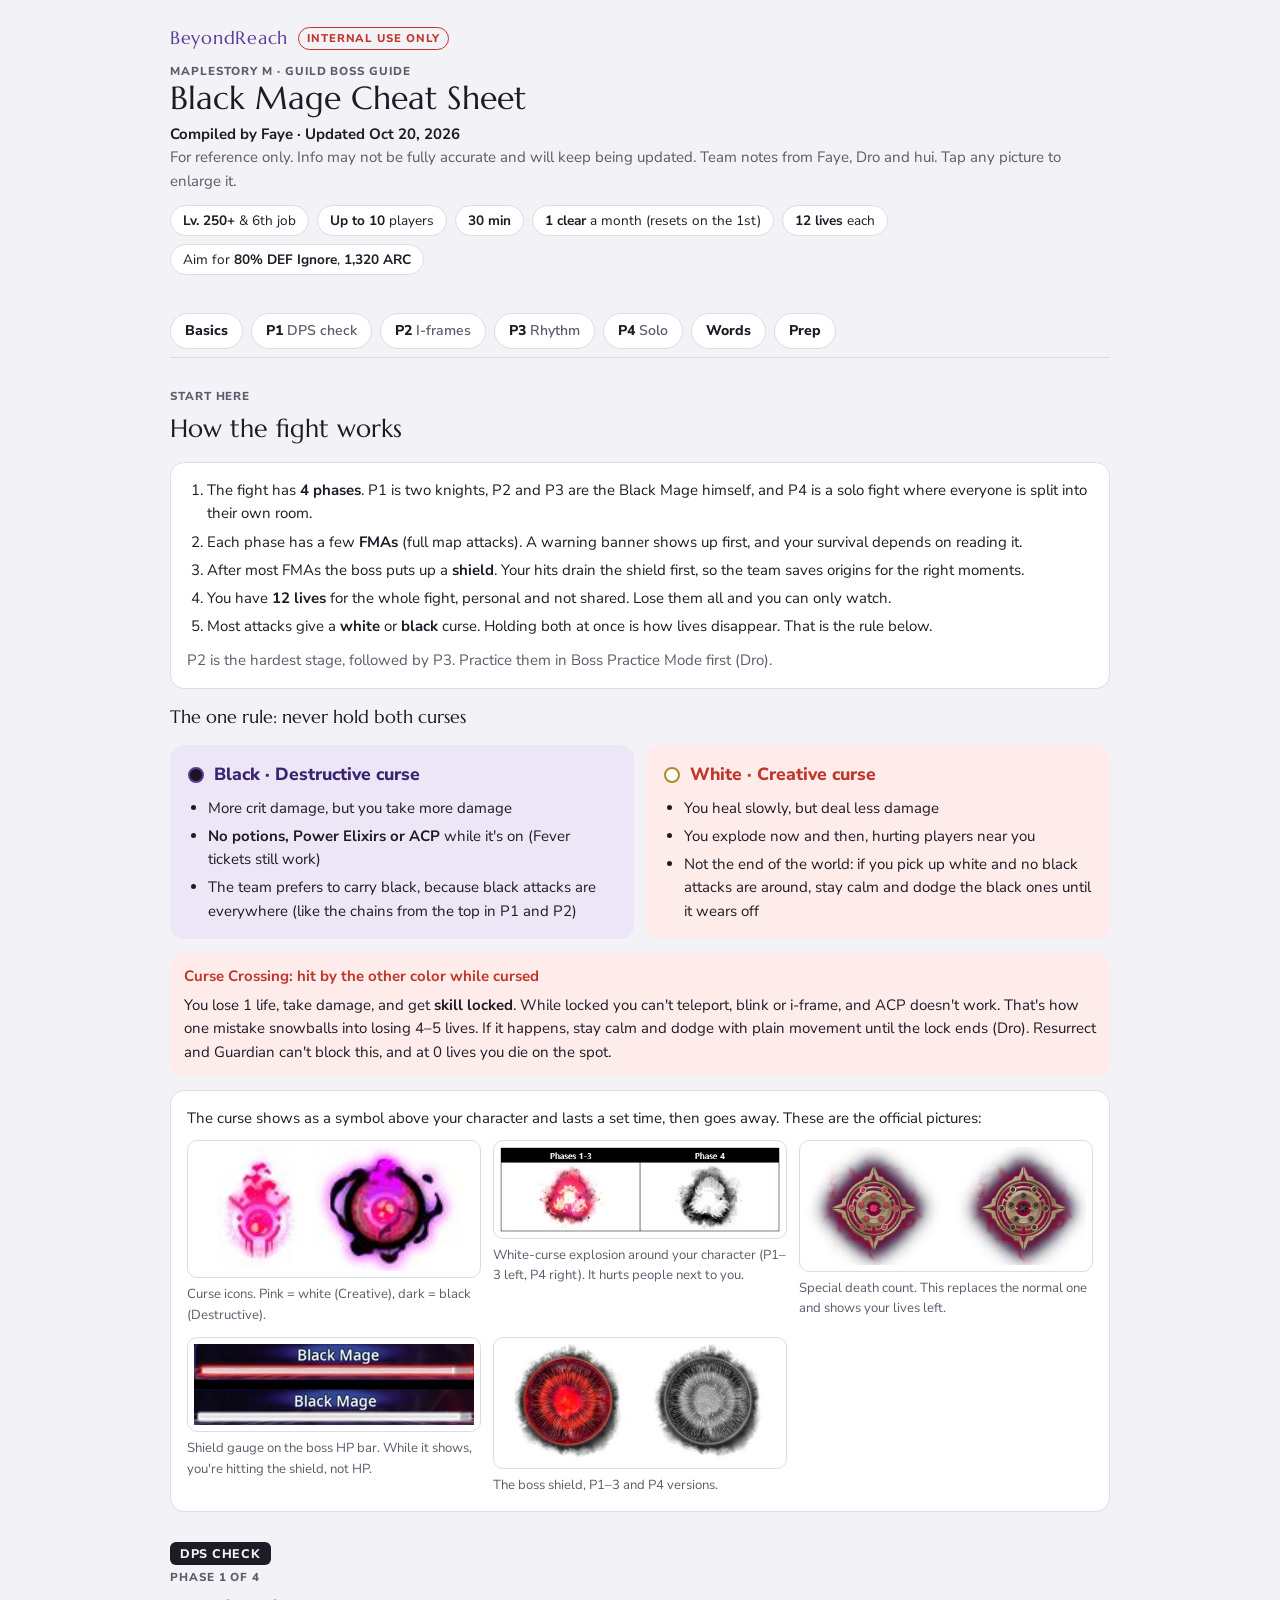
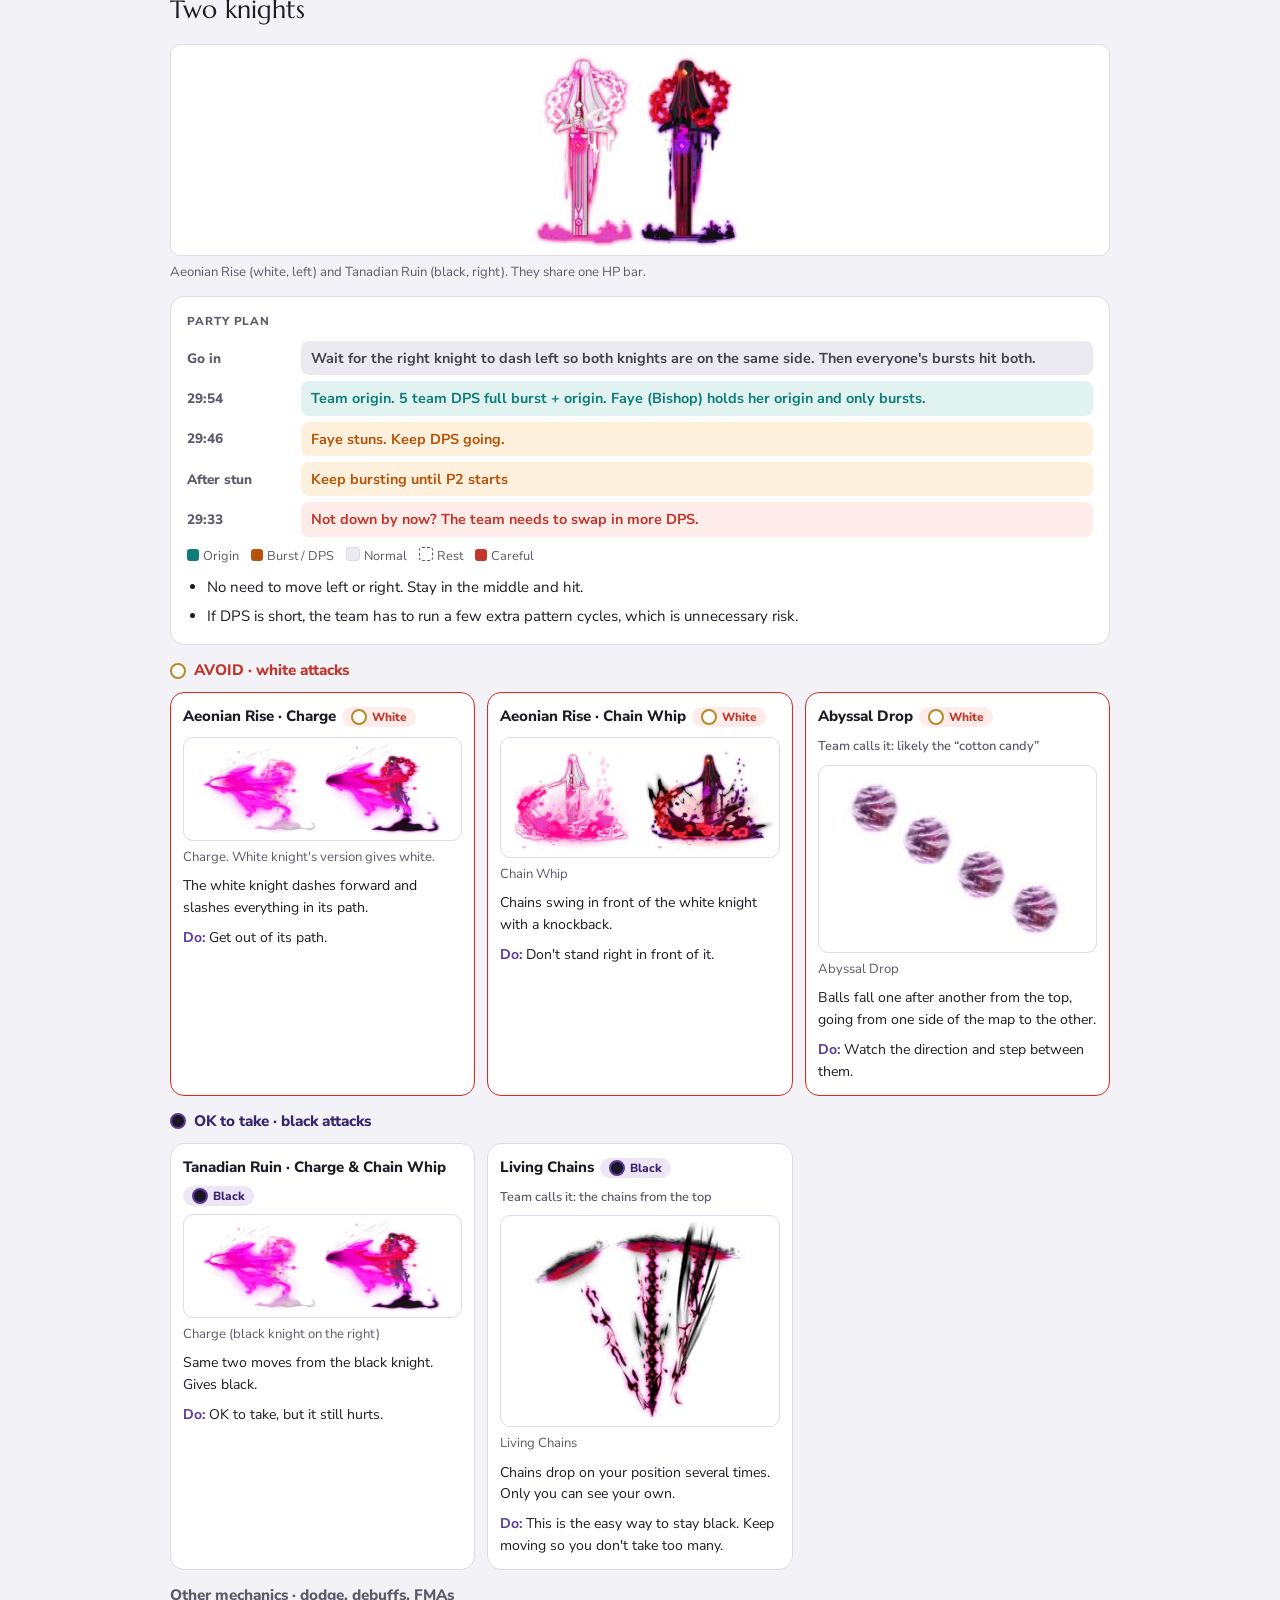
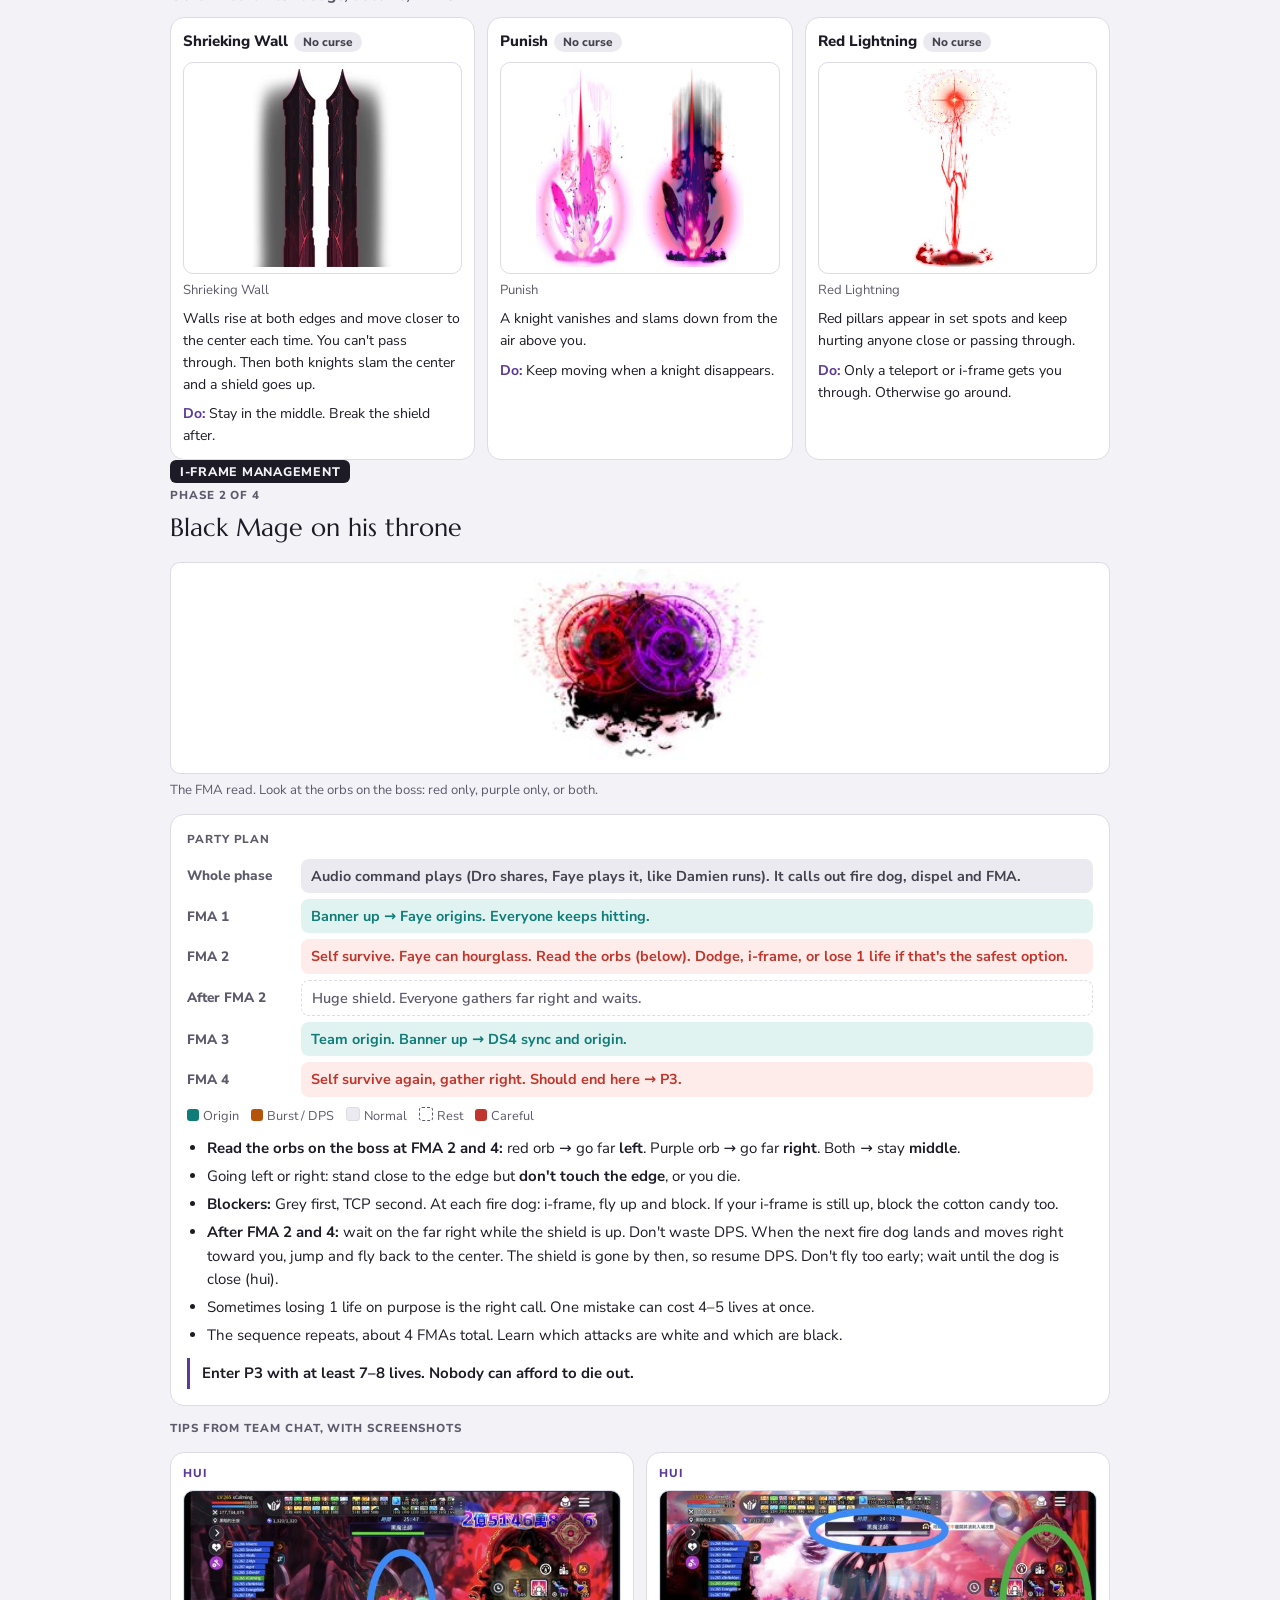
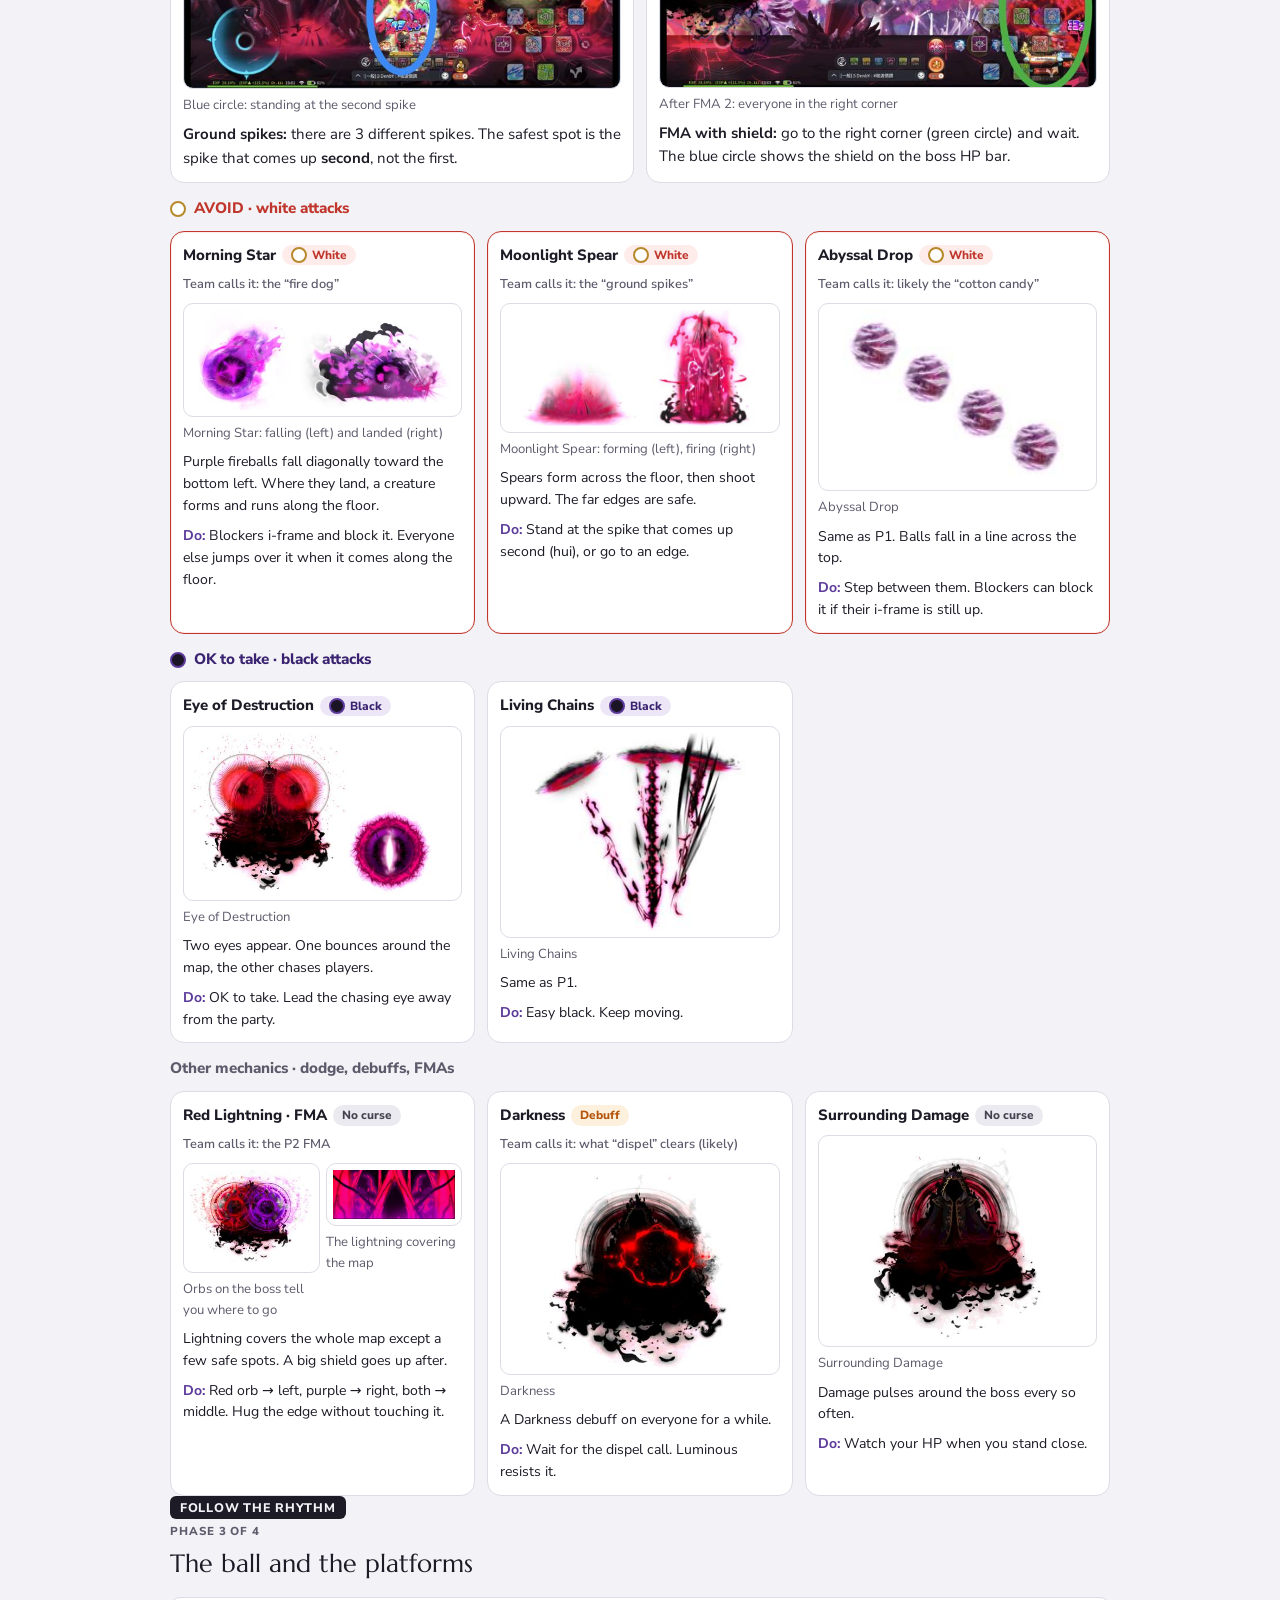
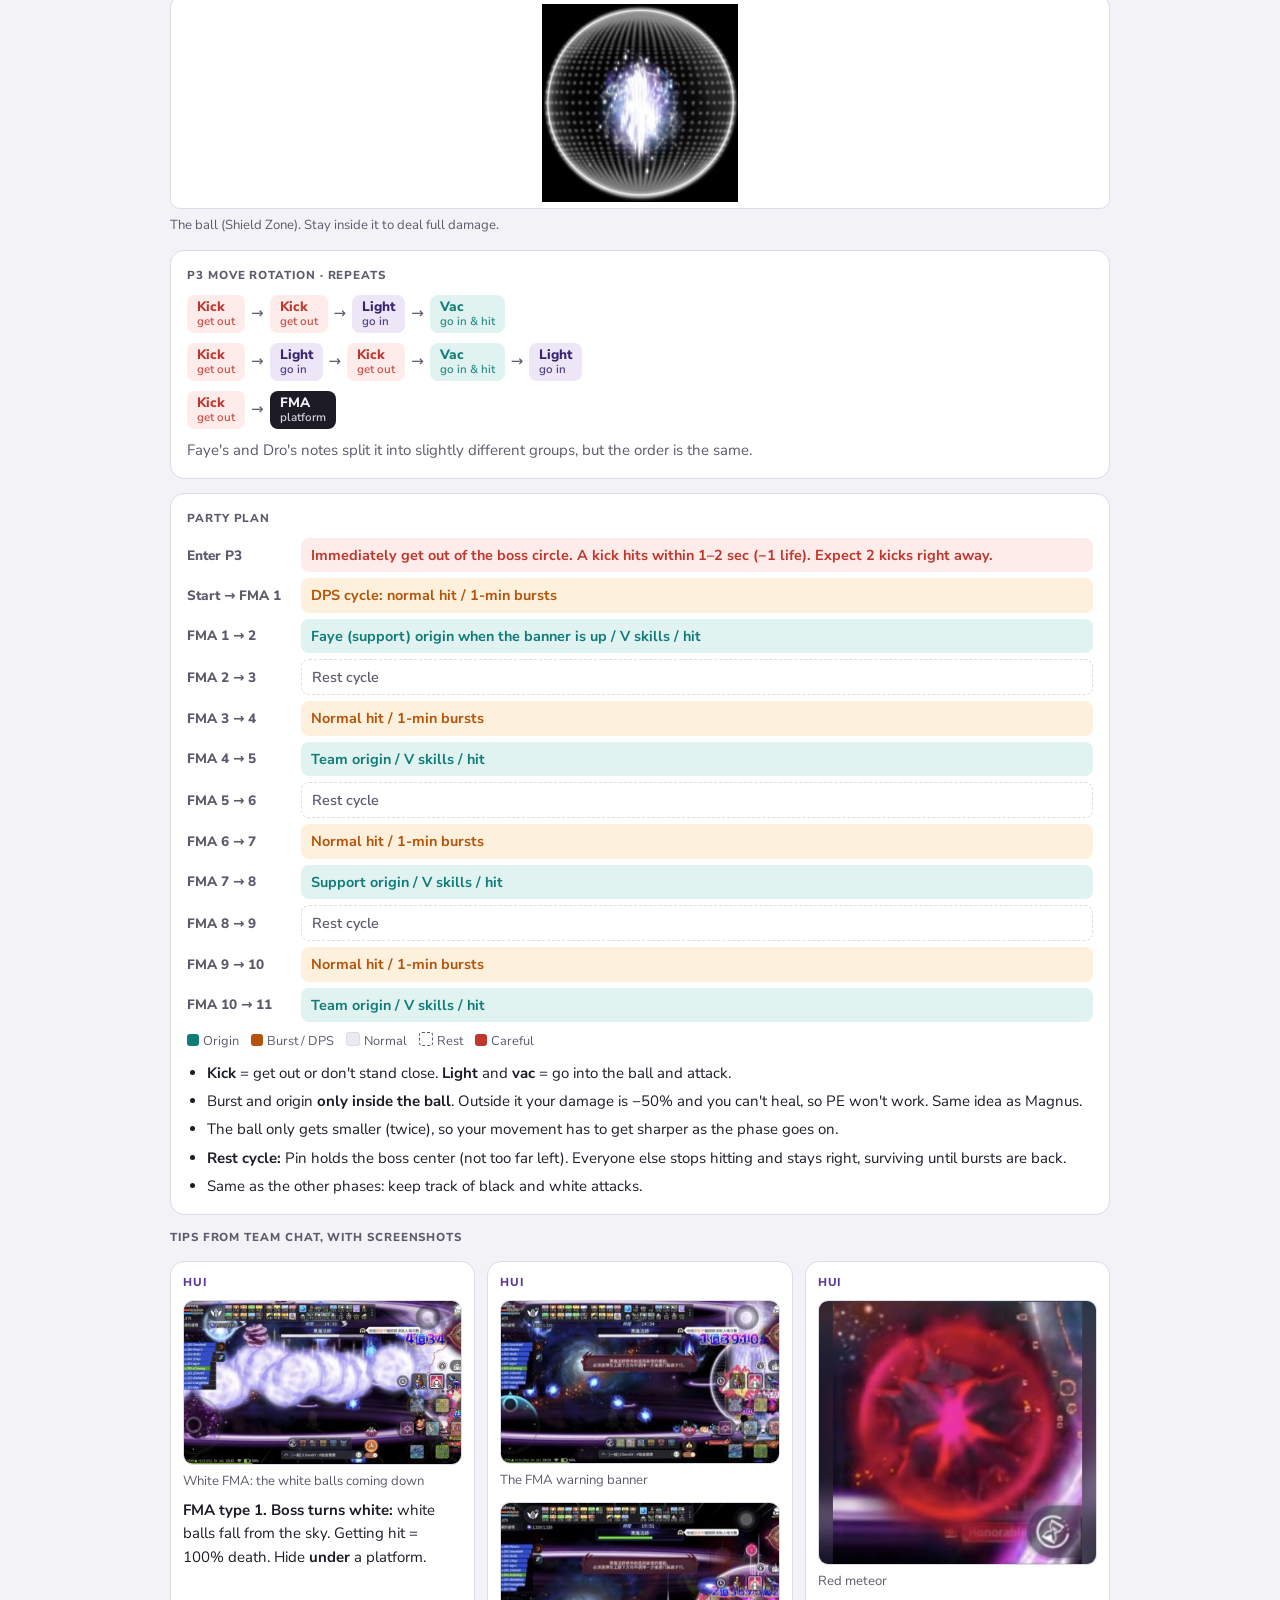
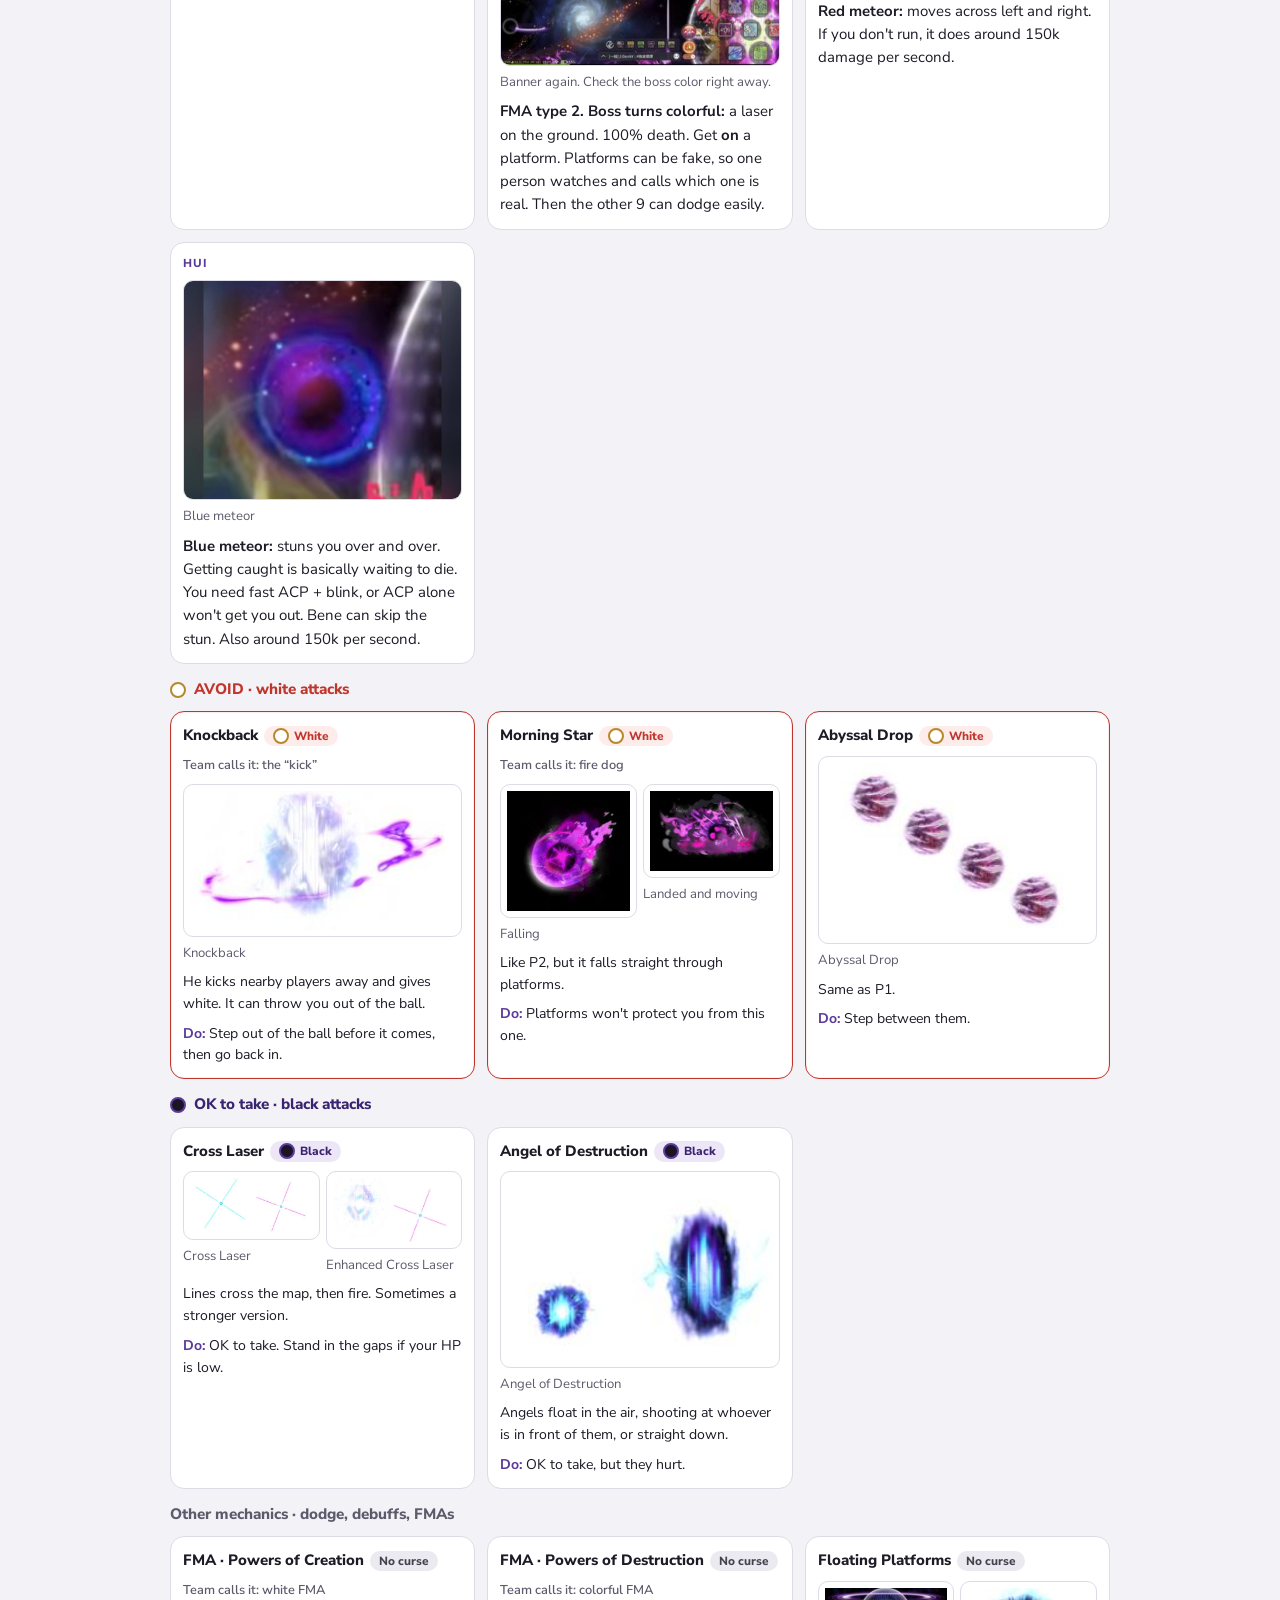
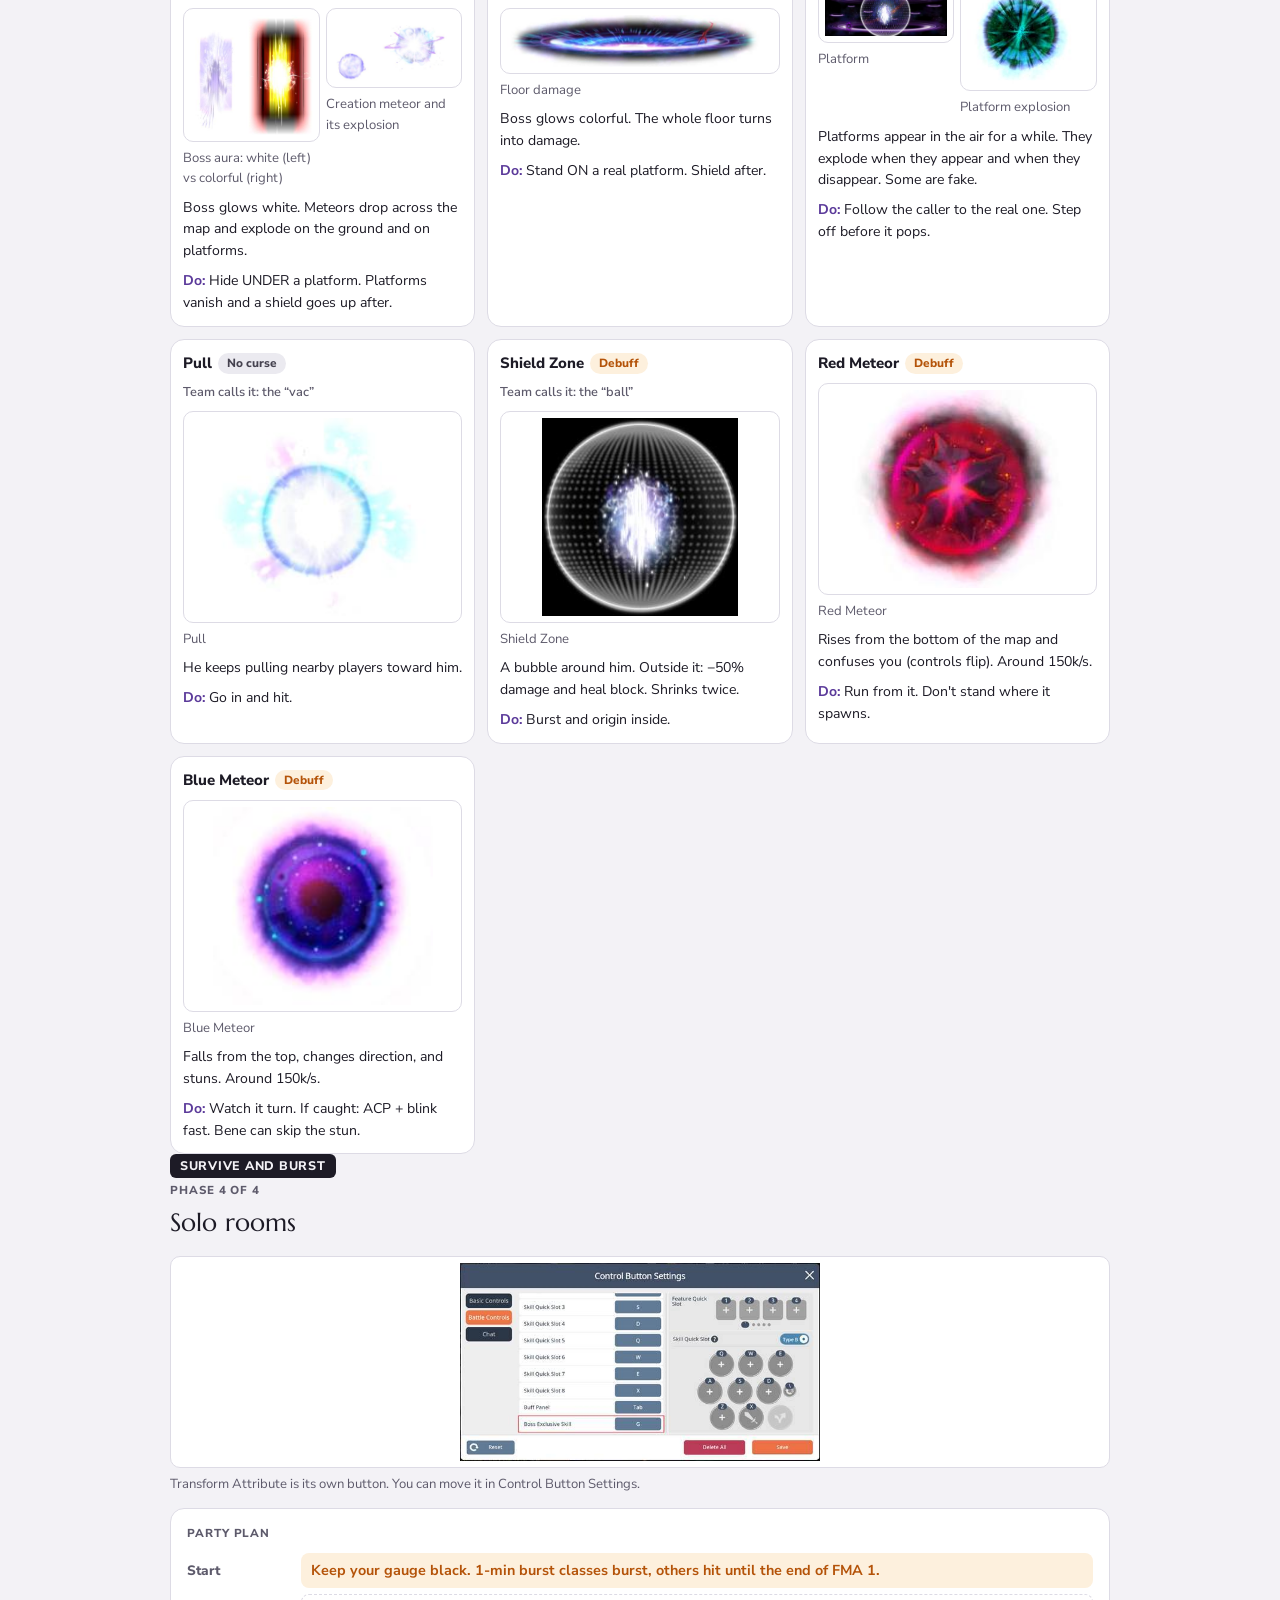
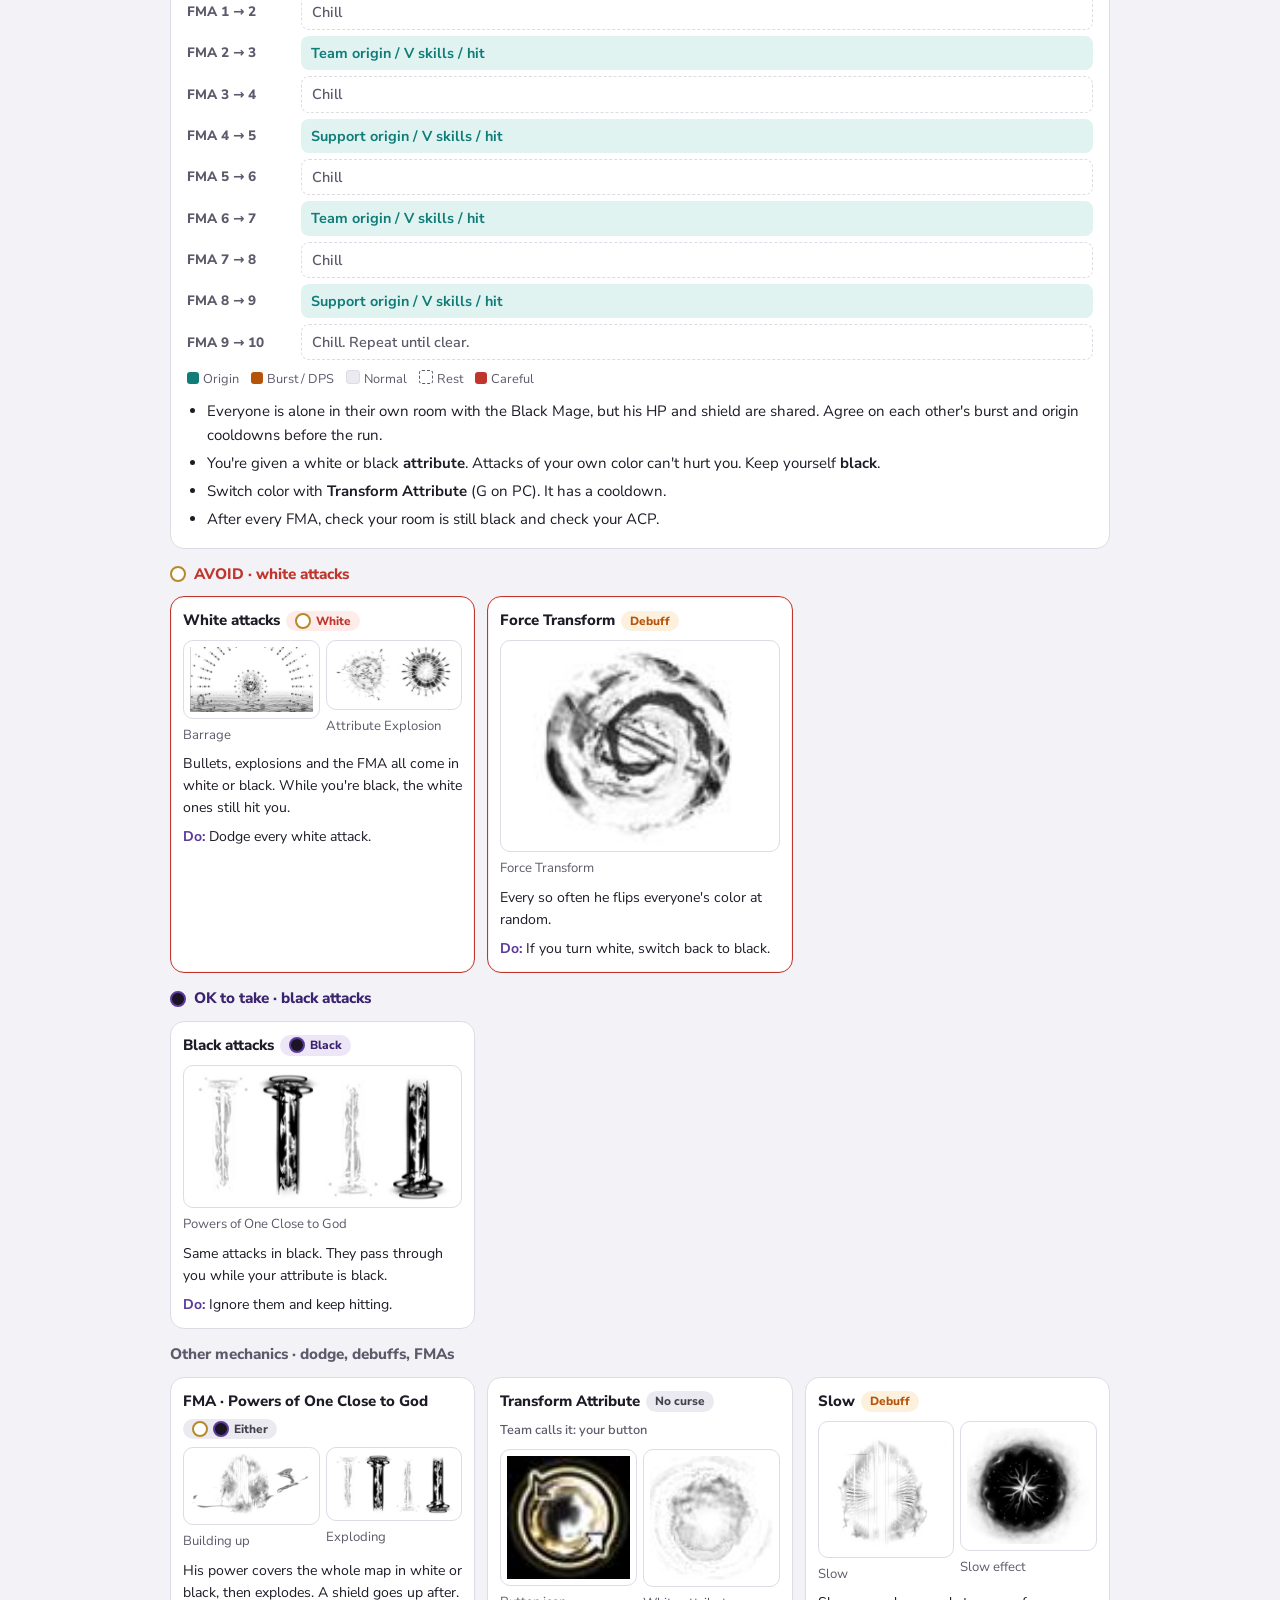
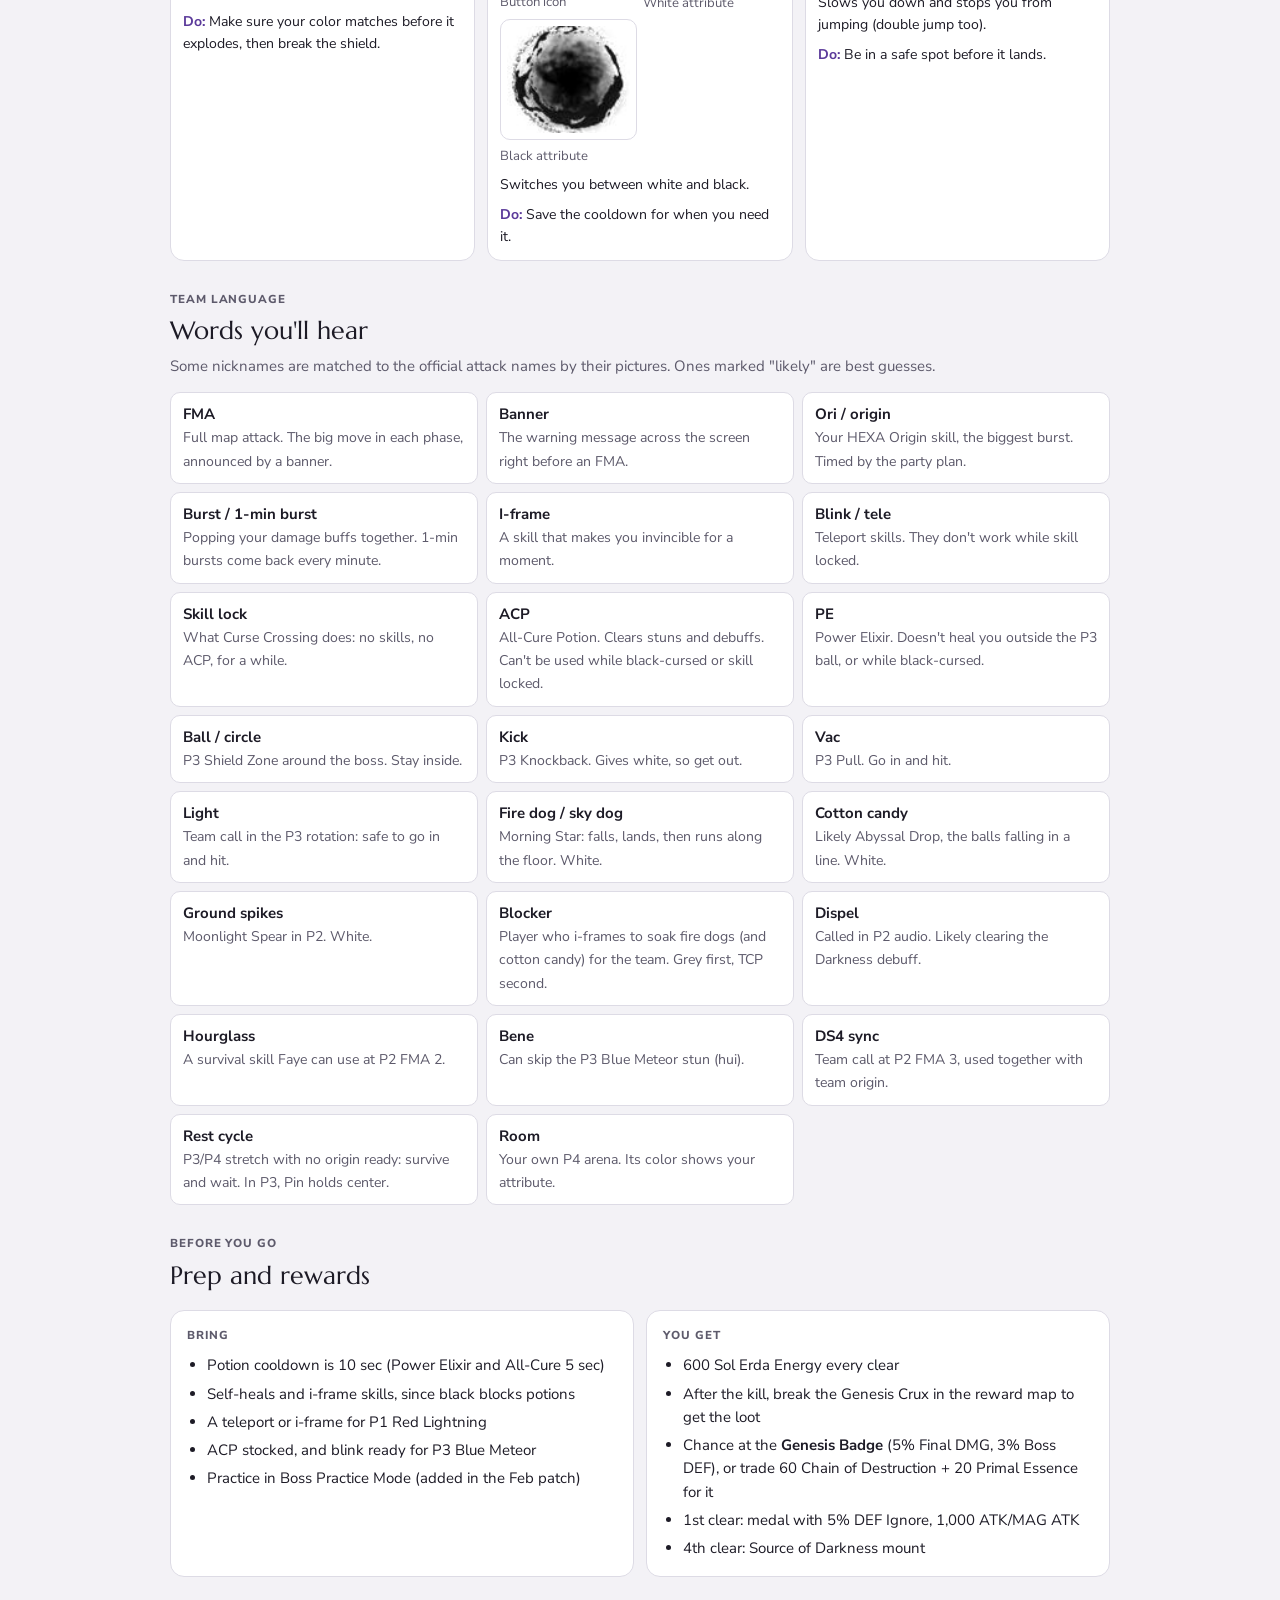
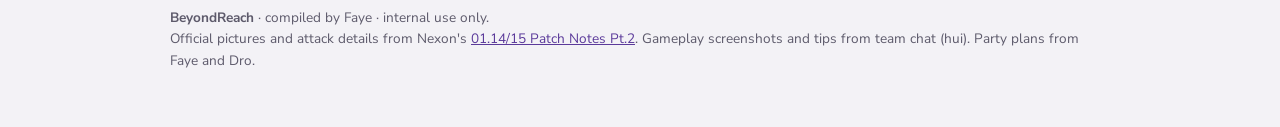
==== index.html @ 385750f3 "Refactor code structure and remove redundant changes" ====
<!doctype html><html><head><meta charset=utf8><meta name=viewport content="width=device-width,initial-scale=1,viewport-fit=cover"><style>:root{color-scheme:light;box-sizing:border-box;padding-top:env(safe-area-inset-top,0px);padding-bottom:env(safe-area-inset-bottom,0px)}html{scroll-padding-top:env(safe-area-inset-top,0px)}body{margin:0;padding:0;font:14px -apple-system,BlinkMacSystemFont,sans-serif;background:#fff;color:#000}img{max-width:100%}[hidden]:not([hidden=until-found i]){display:none!important}</style></head><body>
<title>Black Mage Cheat Sheet</title>
<meta name="claude:viewport-fit-sides" content="cover">
<link rel="preconnect" href="https://fonts.googleapis.com">
<link rel="stylesheet" href="https://fonts.googleapis.com/css2?family=Marcellus&family=Nunito+Sans:wght@400;600;700;800&display=swap">
<style>
/* Layout: one reading column with sticky tabs. Basics first (curses, shields, lives, words), then each phase = goal, party plan, community tips with screenshots, attack cards with pictures grouped Avoid / OK / Other */
:root{
  --bg:#f3f2f6; --surface:#ffffff; --fg:#1d1b26; --muted:#5d5a6b; --line:#dddbe5;
  --avoid:#c0362c; --avoid-bg:#fdecea;
  --ok:#5b3a9a; --ok-bg:#ece6f7; --ok-fg:#3a2370;
  --white-c:#b7892a;
  --neutral-bg:#ebeaf0; --neutral-fg:#45424f;
  --ori:#0f7c78; --ori-bg:#e0f3f1;
  --burst:#b45309; --burst-bg:#fdf0dd;
  --sprite-bg:#ffffff;
  --accent:#5b3a9a;
  --display:"Marcellus",Georgia,"Times New Roman",serif;
  --body:"Nunito Sans",system-ui,-apple-system,"Segoe UI",sans-serif;
}
@media (prefers-color-scheme: dark){:root:not([data-theme="light"]){
  --bg:#14121b; --surface:#1d1a27; --fg:#ecebf3; --muted:#a6a2b8; --line:#2f2b3d;
  --avoid:#f08a7f; --avoid-bg:#3a1c1a; --ok:#b39cf0; --ok-bg:#251d3a; --ok-fg:#d4c6f7;
  --white-c:#e7c26a; --neutral-bg:#2a2736; --neutral-fg:#c9c6d6;
  --ori:#5fd1c9; --ori-bg:#143230; --burst:#f2a656; --burst-bg:#3a2810;
  --sprite-bg:#f4f3f8; --accent:#b39cf0; color-scheme:dark}}
:root[data-theme="dark"]{
  --bg:#14121b; --surface:#1d1a27; --fg:#ecebf3; --muted:#a6a2b8; --line:#2f2b3d;
  --avoid:#f08a7f; --avoid-bg:#3a1c1a; --ok:#b39cf0; --ok-bg:#251d3a; --ok-fg:#d4c6f7;
  --white-c:#e7c26a; --neutral-bg:#2a2736; --neutral-fg:#c9c6d6;
  --ori:#5fd1c9; --ori-bg:#143230; --burst:#f2a656; --burst-bg:#3a2810;
  --sprite-bg:#f4f3f8; --accent:#b39cf0; color-scheme:dark}
html{scroll-behavior:smooth}
@media (prefers-reduced-motion:reduce){html{scroll-behavior:auto}}
body{background:var(--bg);color:var(--fg);font-family:var(--body);font-size:15px;line-height:1.55}
body::before{content:"";position:fixed;inset:0 0 auto;height:env(safe-area-inset-top,0px);z-index:10;background:var(--bg)}
.wrap{max-width:940px;margin:0 auto;padding-block:24px 56px;padding-left:max(16px,env(safe-area-inset-left,0px));padding-right:max(16px,env(safe-area-inset-right,0px));display:flex;flex-direction:column;gap:30px}
h1,h2,h3{font-family:var(--display);font-weight:400;text-wrap:balance;margin:0}
h1{font-size:2rem;line-height:1.15}
h2{font-size:1.55rem}
h3{font-size:1.15rem}
p{margin:0}
ul,ol{margin:0;padding-left:20px;display:flex;flex-direction:column;gap:5px}
.label{font-size:.72rem;text-transform:uppercase;letter-spacing:.08em;font-weight:800;color:var(--muted)}
.sub{color:var(--muted)}
b.w{color:var(--avoid)} b.k{color:var(--ok)}

/* header */
.guild{display:flex;align-items:center;gap:10px;flex-wrap:wrap;margin-bottom:10px}
.guild-name{font-family:var(--display);font-size:1.15rem;letter-spacing:.04em;color:var(--accent)}
.guild-tag{font-size:.7rem;font-weight:800;text-transform:uppercase;letter-spacing:.08em;color:var(--avoid);border:1px solid var(--avoid);border-radius:999px;padding:2px 8px}
.byline{margin-top:6px;font-weight:700}
.facts{display:flex;flex-wrap:wrap;gap:8px;margin-top:12px}
.fact{background:var(--surface);border:1px solid var(--line);border-radius:999px;padding:4px 12px;font-size:.85rem}

/* nav */
nav{position:sticky;top:env(safe-area-inset-top,0px);z-index:5;background:var(--bg);padding-block:8px;border-bottom:1px solid var(--line);display:flex;gap:8px;overflow-x:auto}
nav a{flex:none;text-decoration:none;color:var(--fg);background:var(--surface);border:1px solid var(--line);border-radius:999px;padding:6px 14px;font-weight:800;font-size:.88rem}
nav a span{color:var(--muted);font-weight:600}
nav a:focus-visible,button:focus-visible{outline:2px solid var(--accent);outline-offset:2px}

section{scroll-margin-top:64px;display:flex;flex-direction:column;gap:14px}
.card{background:var(--surface);border:1px solid var(--line);border-radius:14px;padding:16px;display:flex;flex-direction:column;gap:10px;min-width:0}

/* rule */
.rule{display:grid;grid-template-columns:1fr 1fr;gap:12px}
.big{border-radius:14px;padding:16px 18px;display:flex;flex-direction:column;gap:8px;min-width:0}
.big.avoid{background:var(--avoid-bg);color:var(--avoid)}
.big.ok{background:var(--ok-bg);color:var(--ok-fg)}
.big h3{font-family:var(--body);font-weight:800;font-size:1.1rem;display:flex;align-items:center;gap:10px}
.big p,.big li{color:var(--fg)}
.dot{width:12px;height:12px;border-radius:50%;flex:none;display:inline-block}
.dot.w{background:#fff;border:2px solid var(--white-c)}
.dot.b{background:#1b1424;border:2px solid var(--ok)}
.warnbox{background:var(--avoid-bg);border-radius:12px;padding:12px 14px;display:flex;flex-direction:column;gap:6px}
.warnbox strong{color:var(--avoid)}

/* figures */
figure{margin:0;display:flex;flex-direction:column;gap:6px;min-width:0}
figcaption{font-size:.82rem;color:var(--muted)}
.zoom{all:unset;cursor:zoom-in;display:block;border-radius:10px;overflow:hidden;border:1px solid var(--line)}
.zoom img{display:block;width:100%;height:auto}
.zoom.sprite{background:var(--sprite-bg)}
.zoom.sprite img{max-height:210px;object-fit:contain;padding:6px;box-sizing:border-box}
.figs{display:grid;grid-template-columns:repeat(auto-fit,minmax(220px,1fr));gap:12px}

/* phase */
.phead{display:flex;flex-direction:column;gap:4px}
.goal{display:inline-block;align-self:flex-start;background:var(--fg);color:var(--bg);border-radius:6px;padding:2px 10px;font-weight:800;font-size:.78rem;letter-spacing:.06em;text-transform:uppercase}
.target{border-left:3px solid var(--accent);padding:4px 12px;font-weight:700}
.tl{display:flex;flex-direction:column;gap:6px}
.step{display:grid;grid-template-columns:104px minmax(0,1fr);gap:10px;align-items:center}
.when{font-weight:800;font-variant-numeric:tabular-nums;font-size:.85rem;color:var(--muted)}
.what{border-radius:8px;padding:6px 10px;font-weight:700;font-size:.9rem;min-width:0}
.what.hit{background:var(--neutral-bg);color:var(--neutral-fg)}
.what.burst{background:var(--burst-bg);color:var(--burst)}
.what.ori{background:var(--ori-bg);color:var(--ori)}
.what.chill{border:1px dashed var(--line);color:var(--muted);font-weight:600}
.what.warn{background:var(--avoid-bg);color:var(--avoid)}
.tl-legend{display:flex;flex-wrap:wrap;gap:6px 12px;font-size:.8rem;color:var(--muted)}
.sw{display:inline-block;width:12px;height:12px;border-radius:3px;vertical-align:-1px;margin-right:4px}
.sw.hit{background:var(--neutral-bg);border:1px solid var(--line)} .sw.burst{background:var(--burst)} .sw.ori{background:var(--ori)} .sw.chill{border:1px dashed var(--muted)}
.seq{display:flex;flex-wrap:wrap;gap:6px;align-items:center}
.mv{border-radius:8px;padding:4px 10px;font-weight:800;font-size:.85rem;display:inline-flex;flex-direction:column;line-height:1.2}
.mv small{font-weight:600;font-size:.72rem;opacity:.85}
.mv.kick{background:var(--avoid-bg);color:var(--avoid)}
.mv.light{background:var(--ok-bg);color:var(--ok-fg)}
.mv.vac{background:var(--ori-bg);color:var(--ori)}
.mv.fma{background:var(--fg);color:var(--bg)}
.arrow{color:var(--muted)}
.tips{display:grid;grid-template-columns:repeat(auto-fit,minmax(260px,1fr));gap:12px}
.tip{background:var(--surface);border:1px solid var(--line);border-radius:14px;padding:12px;display:flex;flex-direction:column;gap:8px;min-width:0}
.who{font-size:.72rem;font-weight:800;text-transform:uppercase;letter-spacing:.08em;color:var(--accent)}

/* attacks */
.group{display:flex;flex-direction:column;gap:10px}
.gh{font-weight:800;display:flex;align-items:center;gap:8px;font-size:.95rem}
.gh.avoid{color:var(--avoid)} .gh.ok{color:var(--ok-fg)} .gh.dodge{color:var(--muted)}
.atks{display:grid;grid-template-columns:repeat(auto-fill,minmax(260px,1fr));gap:12px}
.atk{background:var(--surface);border:1px solid var(--line);border-radius:14px;padding:12px;display:flex;flex-direction:column;gap:8px;min-width:0}
.atk.avoid{border-color:var(--avoid);box-shadow:inset 0 0 0 1px var(--avoid-bg)}
.an{font-weight:800;display:flex;flex-wrap:wrap;gap:6px;align-items:center}
.aka{font-size:.8rem;color:var(--muted);font-weight:600}
.atk p{font-size:.88rem}
.atk .do b{color:var(--accent)}
.thumbs{display:grid;grid-template-columns:repeat(auto-fit,minmax(110px,1fr));gap:6px}
.tag{display:inline-flex;align-items:center;gap:5px;border-radius:999px;padding:1px 9px;font-size:.74rem;font-weight:800;white-space:nowrap}
.tag.w{background:var(--avoid-bg);color:var(--avoid)}
.tag.b{background:var(--ok-bg);color:var(--ok-fg)}
.tag.x,.tag.n{background:var(--neutral-bg);color:var(--neutral-fg)}
.tag.d{background:var(--burst-bg);color:var(--burst)}

/* glossary */
.gloss{display:grid;grid-template-columns:repeat(auto-fill,minmax(260px,1fr));gap:8px}
.term{background:var(--surface);border:1px solid var(--line);border-radius:10px;padding:10px 12px;min-width:0}
.term b{display:block}
.term span{color:var(--muted);font-size:.88rem}

.grid2{display:grid;grid-template-columns:1fr 1fr;gap:12px}
.foot{color:var(--muted);font-size:.85rem}
.foot a{color:var(--accent)}

/* lightbox */
dialog{border:0;padding:0;background:transparent;max-width:min(96vw,1100px)}
dialog::backdrop{background:rgba(10,8,16,.85)}
dialog img{display:block;max-width:100%;max-height:82vh;border-radius:10px;background:#fff}
dialog p{color:#fff;margin-top:8px;font-size:.9rem}
dialog button{position:absolute;top:8px;right:8px;background:rgba(0,0,0,.6);color:#fff;border:0;border-radius:999px;width:36px;height:36px;font-size:1.2rem;cursor:pointer}

@media (max-width:600px){.rule,.grid2{grid-template-columns:1fr}.step{grid-template-columns:84px minmax(0,1fr)}h1{font-size:1.7rem}}
</style>

<main class="wrap">
  <header>
    <div class="guild"><span class="guild-name">BeyondReach</span><span class="guild-tag">Internal use only</span></div>
    <div class="label">MapleStory M · Guild boss guide</div>
    <h1>Black Mage Cheat Sheet</h1>
    <p class="byline">Compiled by Faye · Updated Oct 20, 2026</p>
    <p class="sub">For reference only. Info may not be fully accurate and will keep being updated. Team notes from Faye, Dro and hui. Tap any picture to enlarge it.</p>
    <div class="facts">
      <span class="fact"><b>Lv. 250+</b> &amp; 6th job</span>
      <span class="fact"><b>Up to 10</b> players</span>
      <span class="fact"><b>30 min</b></span>
      <span class="fact"><b>1 clear</b> a month (resets on the 1st)</span>
      <span class="fact"><b>12 lives</b> each</span>
      <span class="fact">Aim for <b>80% DEF Ignore</b>, <b>1,320 ARC</b></span>
    </div>
  </header>

  <nav aria-label="Sections">
    <a href="#basics">Basics</a>
    <a href="#p1">P1 <span>DPS check</span></a>
    <a href="#p2">P2 <span>I-frames</span></a>
    <a href="#p3">P3 <span>Rhythm</span></a>
    <a href="#p4">P4 <span>Solo</span></a>
    <a href="#words">Words</a>
    <a href="#prep">Prep</a>
  </nav>

  <!-- BASICS -->
  <section id="basics" aria-labelledby="basics-h">
    <div class="phead"><div class="label">Start here</div><h2 id="basics-h">How the fight works</h2></div>
    <div class="card">
      <ol>
        <li>The fight has <b>4 phases</b>. P1 is two knights, P2 and P3 are the Black Mage himself, and P4 is a solo fight where everyone is split into their own room.</li>
        <li>Each phase has a few <b>FMAs</b> (full map attacks). A warning banner shows up first, and your survival depends on reading it.</li>
        <li>After most FMAs the boss puts up a <b>shield</b>. Your hits drain the shield first, so the team saves origins for the right moments.</li>
        <li>You have <b>12 lives</b> for the whole fight, personal and not shared. Lose them all and you can only watch.</li>
        <li>Most attacks give a <b>white</b> or <b>black</b> curse. Holding both at once is how lives disappear. That is the rule below.</li>
      </ol>
      <p class="sub">P2 is the hardest stage, followed by P3. Practice them in Boss Practice Mode first (Dro).</p>
    </div>

    <h3>The one rule: never hold both curses</h3>
    <div class="rule">
      <div class="big ok">
        <h3><span class="dot b"></span>Black · Destructive curse</h3>
        <ul>
          <li>More crit damage, but you take more damage</li>
          <li><b>No potions, Power Elixirs or ACP</b> while it's on (Fever tickets still work)</li>
          <li>The team prefers to carry black, because black attacks are everywhere (like the chains from the top in P1 and P2)</li>
        </ul>
      </div>
      <div class="big avoid">
        <h3><span class="dot w"></span>White · Creative curse</h3>
        <ul>
          <li>You heal slowly, but deal less damage</li>
          <li>You explode now and then, hurting players near you</li>
          <li>Not the end of the world: if you pick up white and no black attacks are around, stay calm and dodge the black ones until it wears off</li>
        </ul>
      </div>
    </div>
    <div class="warnbox">
      <strong>Curse Crossing: hit by the other color while cursed</strong>
      <p>You lose 1 life, take damage, and get <b>skill locked</b>. While locked you can't teleport, blink or i-frame, and ACP doesn't work. That's how one mistake snowballs into losing 4–5 lives. If it happens, stay calm and dodge with plain movement until the lock ends (Dro). Resurrect and Guardian can't block this, and at 0 lives you die on the spot.</p>
    </div>
    <div class="card">
      <p>The curse shows as a symbol above your character and lasts a set time, then goes away. These are the official pictures:</p>
      <div class="figs" id="fig-curse"></div>
    </div>
  </section>

  <div id="phases"></div>

  <!-- WORDS -->
  <section id="words" aria-labelledby="words-h">
    <div class="phead"><div class="label">Team language</div><h2 id="words-h">Words you'll hear</h2><p class="sub">Some nicknames are matched to the official attack names by their pictures. Ones marked "likely" are best guesses.</p></div>
    <div class="gloss" id="gloss"></div>
  </section>

  <!-- PREP -->
  <section id="prep" aria-labelledby="prep-h">
    <div class="phead"><div class="label">Before you go</div><h2 id="prep-h">Prep and rewards</h2></div>
    <div class="grid2">
      <div class="card">
        <div class="label">Bring</div>
        <ul>
          <li>Potion cooldown is 10 sec (Power Elixir and All-Cure 5 sec)</li>
          <li>Self-heals and i-frame skills, since black blocks potions</li>
          <li>A teleport or i-frame for P1 Red Lightning</li>
          <li>ACP stocked, and blink ready for P3 Blue Meteor</li>
          <li>Practice in Boss Practice Mode (added in the Feb patch)</li>
        </ul>
      </div>
      <div class="card">
        <div class="label">You get</div>
        <ul>
          <li>600 Sol Erda Energy every clear</li>
          <li>After the kill, break the Genesis Crux in the reward map to get the loot</li>
          <li>Chance at the <b>Genesis Badge</b> (5% Final DMG, 3% Boss DEF), or trade 60 Chain of Destruction + 20 Primal Essence for it</li>
          <li>1st clear: medal with 5% DEF Ignore, 1,000 ATK/MAG ATK</li>
          <li>4th clear: Source of Darkness mount</li>
        </ul>
      </div>
    </div>
  </section>

  <p class="foot"><b>BeyondReach</b> · compiled by Faye · internal use only.<br>Official pictures and attack details from Nexon's <a href="https://forum.nexon.com/MapleStoryMGlobal/board_view?board=2690&amp;thread=3346781" target="_blank" rel="noopener">01.14/15 Patch Notes Pt.2</a>. Gameplay screenshots and tips from team chat (hui). Party plans from Faye and Dro.</p>
</main>

<dialog id="lb" aria-label="Enlarged picture"><button type="button" id="lb-x" aria-label="Close">×</button><img id="lb-img" alt=""><p id="lb-cap"></p></dialog>

<script>
const im=(f,cap,shot)=>({f,cap,shot:!!shot});
const fig=(i)=>`<figure><button type="button" class="zoom${i.shot?"":" sprite"}" data-src="img/${i.f}" data-cap="${i.cap.replace(/"/g,"&quot;")}"><img src="img/${i.f}" alt="${i.cap.replace(/"/g,"&quot;")}" loading="lazy"></button>${i.cap?`<figcaption>${i.cap}</figcaption>`:""}</figure>`;

document.getElementById("fig-curse").innerHTML=[
 im("252ce10a.jpg","Curse icons. Pink = white (Creative), dark = black (Destructive)."),
 im("acb56f1b.jpg","White-curse explosion around your character (P1–3 left, P4 right). It hurts people next to you."),
 im("b34f87e7.jpg","Special death count. This replaces the normal one and shows your lives left."),
 im("10697433.jpg","Shield gauge on the boss HP bar. While it shows, you're hitting the shield, not HP."),
 im("7d0cd40b.jpg","The boss shield, P1–3 and P4 versions.")
].map(fig).join("");

const TAG={w:'<span class="tag w"><span class="dot w"></span>White</span>',b:'<span class="tag b"><span class="dot b"></span>Black</span>',x:'<span class="tag x"><span class="dot w"></span><span class="dot b"></span>Either</span>',d:'<span class="tag d">Debuff</span>',n:'<span class="tag n">No curse</span>'};
const GROUPS=[["avoid",'<span class="dot w"></span>AVOID · white attacks'],["ok",'<span class="dot b"></span>OK to take · black attacks'],["dodge","Other mechanics · dodge, debuffs, FMAs"]];

// attack: {n:name, aka, g:group, c:curse, what, todo, img:[im]}
const P=[
{id:"p1",n:1,title:"Two knights",goal:"DPS check",
 hero:[im("4bf38e80.jpg","Aeonian Rise (white, left) and Tanadian Ruin (black, right). They share one HP bar.")],
 plan:[
  ["Go in","hit","Wait for the right knight to dash left so both knights are on the same side. Then everyone's bursts hit both."],
  ["29:54","ori","Team origin. 5 team DPS full burst + origin. Faye (Bishop) holds her origin and only bursts."],
  ["29:46","burst","Faye stuns. Keep DPS going."],
  ["After stun","burst","Keep bursting until P2 starts"],
  ["29:33","warn","Not down by now? The team needs to swap in more DPS."]
 ],
 notes:["No need to move left or right. Stay in the middle and hit.","If DPS is short, the team has to run a few extra pattern cycles, which is unnecessary risk."],
 atk:[
  {n:"Aeonian Rise · Charge",g:"avoid",c:"w",what:"The white knight dashes forward and slashes everything in its path.",todo:"Get out of its path.",img:[im("4e0ec230.jpg","Charge. White knight's version gives white.")]},
  {n:"Aeonian Rise · Chain Whip",g:"avoid",c:"w",what:"Chains swing in front of the white knight with a knockback.",todo:"Don't stand right in front of it.",img:[im("e6f047af.jpg","Chain Whip")]},
  {n:"Abyssal Drop",aka:"likely the “cotton candy”",g:"avoid",c:"w",what:"Balls fall one after another from the top, going from one side of the map to the other.",todo:"Watch the direction and step between them.",img:[im("c8a5611a.jpg","Abyssal Drop")]},
  {n:"Tanadian Ruin · Charge & Chain Whip",g:"ok",c:"b",what:"Same two moves from the black knight. Gives black.",todo:"OK to take, but it still hurts.",img:[im("4e0ec230.jpg","Charge (black knight on the right)")]},
  {n:"Living Chains",aka:"the chains from the top",g:"ok",c:"b",what:"Chains drop on your position several times. Only you can see your own.",todo:"This is the easy way to stay black. Keep moving so you don't take too many.",img:[im("180809d2.jpg","Living Chains")]},
  {n:"Shrieking Wall",g:"dodge",c:"n",what:"Walls rise at both edges and move closer to the center each time. You can't pass through. Then both knights slam the center and a shield goes up.",todo:"Stay in the middle. Break the shield after.",img:[im("30fd15e8.jpg","Shrieking Wall")]},
  {n:"Punish",g:"dodge",c:"n",what:"A knight vanishes and slams down from the air above you.",todo:"Keep moving when a knight disappears.",img:[im("2f92bce6.jpg","Punish")]},
  {n:"Red Lightning",g:"dodge",c:"n",what:"Red pillars appear in set spots and keep hurting anyone close or passing through.",todo:"Only a teleport or i-frame gets you through. Otherwise go around.",img:[im("7e701192.jpg","Red Lightning")]}
 ]},
{id:"p2",n:2,title:"Black Mage on his throne",goal:"I-frame management",
 hero:[im("ae0052c1.jpg","The FMA read. Look at the orbs on the boss: red only, purple only, or both.")],
 plan:[
  ["Whole phase","hit","Audio command plays (Dro shares, Faye plays it, like Damien runs). It calls out fire dog, dispel and FMA."],
  ["FMA 1","ori","Banner up → Faye origins. Everyone keeps hitting."],
  ["FMA 2","warn","Self survive. Faye can hourglass. Read the orbs (below). Dodge, i-frame, or lose 1 life if that's the safest option."],
  ["After FMA 2","chill","Huge shield. Everyone gathers far right and waits."],
  ["FMA 3","ori","Team origin. Banner up → DS4 sync and origin."],
  ["FMA 4","warn","Self survive again, gather right. Should end here → P3."]
 ],
 notes:[
  "<b>Read the orbs on the boss at FMA 2 and 4:</b> red orb → go far <b>left</b>. Purple orb → go far <b>right</b>. Both → stay <b>middle</b>.",
  "Going left or right: stand close to the edge but <b>don't touch the edge</b>, or you die.",
  "<b>Blockers:</b> Grey first, TCP second. At each fire dog: i-frame, fly up and block. If your i-frame is still up, block the cotton candy too.",
  "<b>After FMA 2 and 4:</b> wait on the far right while the shield is up. Don't waste DPS. When the next fire dog lands and moves right toward you, jump and fly back to the center. The shield is gone by then, so resume DPS. Don't fly too early; wait until the dog is close (hui).",
  "Sometimes losing 1 life on purpose is the right call. One mistake can cost 4–5 lives at once.",
  "The sequence repeats, about 4 FMAs total. Learn which attacks are white and which are black."
 ],
 target:"Enter P3 with at least 7–8 lives. Nobody can afford to die out.",
 tips:[
  {who:"hui",text:"<b>Ground spikes:</b> there are 3 different spikes. The safest spot is the spike that comes up <b>second</b>, not the first.",img:[im("u-p2-spikes.jpg","Blue circle: standing at the second spike",1)]},
  {who:"hui",text:"<b>FMA with shield:</b> go to the right corner (green circle) and wait. The blue circle shows the shield on the boss HP bar.",img:[im("u-p2-fma-shield.jpg","After FMA 2: everyone in the right corner",1)]}
 ],
 atk:[
  {n:"Morning Star",aka:"the “fire dog”",g:"avoid",c:"w",what:"Purple fireballs fall diagonally toward the bottom left. Where they land, a creature forms and runs along the floor.",todo:"Blockers i-frame and block it. Everyone else jumps over it when it comes along the floor.",img:[im("64b20e73.jpg","Morning Star: falling (left) and landed (right)")]},
  {n:"Moonlight Spear",aka:"the “ground spikes”",g:"avoid",c:"w",what:"Spears form across the floor, then shoot upward. The far edges are safe.",todo:"Stand at the spike that comes up second (hui), or go to an edge.",img:[im("b5ad003b.jpg","Moonlight Spear: forming (left), firing (right)")]},
  {n:"Abyssal Drop",aka:"likely the “cotton candy”",g:"avoid",c:"w",what:"Same as P1. Balls fall in a line across the top.",todo:"Step between them. Blockers can block it if their i-frame is still up.",img:[im("c8a5611a.jpg","Abyssal Drop")]},
  {n:"Eye of Destruction",g:"ok",c:"b",what:"Two eyes appear. One bounces around the map, the other chases players.",todo:"OK to take. Lead the chasing eye away from the party.",img:[im("811a456a.jpg","Eye of Destruction")]},
  {n:"Living Chains",g:"ok",c:"b",what:"Same as P1.",todo:"Easy black. Keep moving.",img:[im("180809d2.jpg","Living Chains")]},
  {n:"Red Lightning · FMA",aka:"the P2 FMA",g:"dodge",c:"n",what:"Lightning covers the whole map except a few safe spots. A big shield goes up after.",todo:"Red orb → left, purple → right, both → middle. Hug the edge without touching it.",img:[im("ae0052c1.jpg","Orbs on the boss tell you where to go"),im("f639ee25.jpg","The lightning covering the map")]},
  {n:"Darkness",aka:"what “dispel” clears (likely)",g:"dodge",c:"d",what:"A Darkness debuff on everyone for a while.",todo:"Wait for the dispel call. Luminous resists it.",img:[im("4b3bc2a2.jpg","Darkness")]},
  {n:"Surrounding Damage",g:"dodge",c:"n",what:"Damage pulses around the boss every so often.",todo:"Watch your HP when you stand close.",img:[im("867b9df5.jpg","Surrounding Damage")]}
 ]},
{id:"p3",n:3,title:"The ball and the platforms",goal:"Follow the rhythm",
 hero:[im("04d26daf.jpg","The ball (Shield Zone). Stay inside it to deal full damage.")],
 rotation:true,
 plan:[
  ["Enter P3","warn","Immediately get out of the boss circle. A kick hits within 1–2 sec (−1 life). Expect 2 kicks right away."],
  ["Start → FMA 1","burst","DPS cycle: normal hit / 1-min bursts"],
  ["FMA 1 → 2","ori","Faye (support) origin when the banner is up / V skills / hit"],
  ["FMA 2 → 3","chill","Rest cycle"],
  ["FMA 3 → 4","burst","Normal hit / 1-min bursts"],
  ["FMA 4 → 5","ori","Team origin / V skills / hit"],
  ["FMA 5 → 6","chill","Rest cycle"],
  ["FMA 6 → 7","burst","Normal hit / 1-min bursts"],
  ["FMA 7 → 8","ori","Support origin / V skills / hit"],
  ["FMA 8 → 9","chill","Rest cycle"],
  ["FMA 9 → 10","burst","Normal hit / 1-min bursts"],
  ["FMA 10 → 11","ori","Team origin / V skills / hit"]
 ],
 notes:[
  "<b>Kick</b> = get out or don't stand close. <b>Light</b> and <b>vac</b> = go into the ball and attack.",
  "Burst and origin <b>only inside the ball</b>. Outside it your damage is −50% and you can't heal, so PE won't work. Same idea as Magnus.",
  "The ball only gets smaller (twice), so your movement has to get sharper as the phase goes on.",
  "<b>Rest cycle:</b> Pin holds the boss center (not too far left). Everyone else stops hitting and stays right, surviving until bursts are back.",
  "Same as the other phases: keep track of black and white attacks."
 ],
 tips:[
  {who:"hui",text:"<b>FMA type 1. Boss turns white:</b> white balls fall from the sky. Getting hit = 100% death. Hide <b>under</b> a platform.",img:[im("u-p3-white-fma.jpg","White FMA: the white balls coming down",1)]},
  {who:"hui",text:"<b>FMA type 2. Boss turns colorful:</b> a laser on the ground. 100% death. Get <b>on</b> a platform. Platforms can be fake, so one person watches and calls which one is real. Then the other 9 can dodge easily.",img:[im("u-p3-banner-1.jpg","The FMA warning banner",1),im("u-p3-banner-2.jpg","Banner again. Check the boss color right away.",1)]},
  {who:"hui",text:"<b>Red meteor:</b> moves across left and right. If you don't run, it does around 150k damage per second.",img:[im("u-p3-red-meteor.jpg","Red meteor",1)]},
  {who:"hui",text:"<b>Blue meteor:</b> stuns you over and over. Getting caught is basically waiting to die. You need fast ACP + blink, or ACP alone won't get you out. Bene can skip the stun. Also around 150k per second.",img:[im("u-p3-blue-meteor.jpg","Blue meteor",1)]}
 ],
 atk:[
  {n:"Knockback",aka:"the “kick”",g:"avoid",c:"w",what:"He kicks nearby players away and gives white. It can throw you out of the ball.",todo:"Step out of the ball before it comes, then go back in.",img:[im("043a96a0.jpg","Knockback")]},
  {n:"Morning Star",aka:"fire dog",g:"avoid",c:"w",what:"Like P2, but it falls straight through platforms.",todo:"Platforms won't protect you from this one.",img:[im("011dc353.jpg","Falling"),im("52246b4e.jpg","Landed and moving")]},
  {n:"Abyssal Drop",g:"avoid",c:"w",what:"Same as P1.",todo:"Step between them.",img:[im("c8a5611a.jpg","Abyssal Drop")]},
  {n:"Cross Laser",g:"ok",c:"b",what:"Lines cross the map, then fire. Sometimes a stronger version.",todo:"OK to take. Stand in the gaps if your HP is low.",img:[im("b517db87.jpg","Cross Laser"),im("3d5da9bd.jpg","Enhanced Cross Laser")]},
  {n:"Angel of Destruction",g:"ok",c:"b",what:"Angels float in the air, shooting at whoever is in front of them, or straight down.",todo:"OK to take, but they hurt.",img:[im("8496d737.jpg","Angel of Destruction")]},
  {n:"FMA · Powers of Creation",aka:"white FMA",g:"dodge",c:"n",what:"Boss glows white. Meteors drop across the map and explode on the ground and on platforms.",todo:"Hide UNDER a platform. Platforms vanish and a shield goes up after.",img:[im("7f4b9ea8.jpg","Boss aura: white (left) vs colorful (right)"),im("34323768.jpg","Creation meteor and its explosion")]},
  {n:"FMA · Powers of Destruction",aka:"colorful FMA",g:"dodge",c:"n",what:"Boss glows colorful. The whole floor turns into damage.",todo:"Stand ON a real platform. Shield after.",img:[im("c406d8c6.jpg","Floor damage")]},
  {n:"Floating Platforms",g:"dodge",c:"n",what:"Platforms appear in the air for a while. They explode when they appear and when they disappear. Some are fake.",todo:"Follow the caller to the real one. Step off before it pops.",img:[im("109fe4da.jpg","Platform"),im("58d715c0.jpg","Platform explosion")]},
  {n:"Pull",aka:"the “vac”",g:"dodge",c:"n",what:"He keeps pulling nearby players toward him.",todo:"Go in and hit.",img:[im("dba67652.jpg","Pull")]},
  {n:"Shield Zone",aka:"the “ball”",g:"dodge",c:"d",what:"A bubble around him. Outside it: −50% damage and heal block. Shrinks twice.",todo:"Burst and origin inside.",img:[im("04d26daf.jpg","Shield Zone")]},
  {n:"Red Meteor",g:"dodge",c:"d",what:"Rises from the bottom of the map and confuses you (controls flip). Around 150k/s.",todo:"Run from it. Don't stand where it spawns.",img:[im("fc69a42d.jpg","Red Meteor")]},
  {n:"Blue Meteor",g:"dodge",c:"d",what:"Falls from the top, changes direction, and stuns. Around 150k/s.",todo:"Watch it turn. If caught: ACP + blink fast. Bene can skip the stun.",img:[im("1e21a243.jpg","Blue Meteor")]}
 ]},
{id:"p4",n:4,title:"Solo rooms",goal:"Survive and burst",
 hero:[im("930865d3.jpg","Transform Attribute is its own button. You can move it in Control Button Settings.")],
 plan:[
  ["Start","burst","Keep your gauge black. 1-min burst classes burst, others hit until the end of FMA 1."],
  ["FMA 1 → 2","chill","Chill"],
  ["FMA 2 → 3","ori","Team origin / V skills / hit"],
  ["FMA 3 → 4","chill","Chill"],
  ["FMA 4 → 5","ori","Support origin / V skills / hit"],
  ["FMA 5 → 6","chill","Chill"],
  ["FMA 6 → 7","ori","Team origin / V skills / hit"],
  ["FMA 7 → 8","chill","Chill"],
  ["FMA 8 → 9","ori","Support origin / V skills / hit"],
  ["FMA 9 → 10","chill","Chill. Repeat until clear."]
 ],
 notes:[
  "Everyone is alone in their own room with the Black Mage, but his HP and shield are shared. Agree on each other's burst and origin cooldowns before the run.",
  "You're given a white or black <b>attribute</b>. Attacks of your own color can't hurt you. Keep yourself <b>black</b>.",
  "Switch color with <b>Transform Attribute</b> (G on PC). It has a cooldown.",
  "After every FMA, check your room is still black and check your ACP."
 ],
 atk:[
  {n:"White attacks",g:"avoid",c:"w",what:"Bullets, explosions and the FMA all come in white or black. While you're black, the white ones still hit you.",todo:"Dodge every white attack.",img:[im("c265e96f.jpg","Barrage"),im("c4566a68.jpg","Attribute Explosion")]},
  {n:"Force Transform",g:"avoid",c:"d",what:"Every so often he flips everyone's color at random.",todo:"If you turn white, switch back to black.",img:[im("e784a6b6.jpg","Force Transform")]},
  {n:"Black attacks",g:"ok",c:"b",what:"Same attacks in black. They pass through you while your attribute is black.",todo:"Ignore them and keep hitting.",img:[im("72f9a86c.jpg","Powers of One Close to God")]},
  {n:"FMA · Powers of One Close to God",g:"dodge",c:"x",what:"His power covers the whole map in white or black, then explodes. A shield goes up after.",todo:"Make sure your color matches before it explodes, then break the shield.",img:[im("d0e975e0.jpg","Building up"),im("72f9a86c.jpg","Exploding")]},
  {n:"Transform Attribute",aka:"your button",g:"dodge",c:"n",what:"Switches you between white and black.",todo:"Save the cooldown for when you need it.",img:[im("23da4774.jpg","Button icon"),im("1a3b701c.jpg","White attribute"),im("14559659.jpg","Black attribute")]},
  {n:"Slow",g:"dodge",c:"d",what:"Slows you down and stops you from jumping (double jump too).",todo:"Be in a safe spot before it lands.",img:[im("5c8946e2.jpg","Slow"),im("920b3ca9.jpg","Slow effect")]}
 ]}
];

const ROT=["kick","kick","light","vac","|","kick","light","kick","vac","light","|","kick","fma"];
const MV={kick:["Kick","get out"],light:["Light","go in"],vac:["Vac","go in & hit"],fma:["FMA","platform"]};
const tl=s=>`<div class="tl">${s.map(([w,c,t])=>`<div class="step"><div class="when">${w}</div><div class="what ${c}">${t}</div></div>`).join("")}</div><div class="tl-legend"><span><i class="sw ori"></i>Origin</span><span><i class="sw burst"></i>Burst / DPS</span><span><i class="sw hit"></i>Normal</span><span><i class="sw chill"></i>Rest</span><span><i class="sw" style="background:var(--avoid)"></i>Careful</span></div>`;
const rot=()=>{let groups=[[]];ROT.forEach(m=>m==="|"?groups.push([]):groups[groups.length-1].push(m));return `<div class="card"><div class="label">P3 move rotation · repeats</div>${groups.map(g=>`<div class="seq">${g.map(m=>`<span class="mv ${m}">${MV[m][0]}<small>${MV[m][1]}</small></span>`).join('<span class="arrow">→</span>')}</div>`).join("")}<p class="sub">Faye's and Dro's notes split it into slightly different groups, but the order is the same.</p></div>`};
const atk=a=>`<article class="atk ${a.g}"><div class="an">${a.n} ${TAG[a.c]}</div>${a.aka?`<div class="aka">Team calls it: ${a.aka}</div>`:""}<div class="thumbs">${a.img.map(fig).join("")}</div><p>${a.what}</p><p class="do"><b>Do:</b> ${a.todo}</p></article>`;

document.getElementById("phases").innerHTML=P.map(p=>`
<section id="${p.id}" aria-labelledby="${p.id}h">
  <div class="phead"><span class="goal">${p.goal}</span><div class="label">Phase ${p.n} of 4</div><h2 id="${p.id}h">${p.title}</h2></div>
  <div class="figs">${p.hero.map(fig).join("")}</div>
  ${p.rotation?rot():""}
  <div class="card"><div class="label">Party plan</div>${tl(p.plan)}<ul>${p.notes.map(n=>`<li>${n}</li>`).join("")}</ul>${p.target?`<div class="target">${p.target}</div>`:""}</div>
  ${p.tips?`<div class="label">Tips from team chat, with screenshots</div><div class="tips">${p.tips.map(t=>`<div class="tip"><div class="who">${t.who}</div><div class="figs">${t.img.map(fig).join("")}</div><p>${t.text}</p></div>`).join("")}</div>`:""}
  ${GROUPS.map(([k,h])=>{const l=p.atk.filter(a=>a.g===k);return l.length?`<div class="group"><div class="gh ${k}">${h}</div><div class="atks">${l.map(atk).join("")}</div></div>`:""}).join("")}
</section>`).join("");

const G=[
 ["FMA","Full map attack. The big move in each phase, announced by a banner."],
 ["Banner","The warning message across the screen right before an FMA."],
 ["Ori / origin","Your HEXA Origin skill, the biggest burst. Timed by the party plan."],
 ["Burst / 1-min burst","Popping your damage buffs together. 1-min bursts come back every minute."],
 ["I-frame","A skill that makes you invincible for a moment."],
 ["Blink / tele","Teleport skills. They don't work while skill locked."],
 ["Skill lock","What Curse Crossing does: no skills, no ACP, for a while."],
 ["ACP","All-Cure Potion. Clears stuns and debuffs. Can't be used while black-cursed or skill locked."],
 ["PE","Power Elixir. Doesn't heal you outside the P3 ball, or while black-cursed."],
 ["Ball / circle","P3 Shield Zone around the boss. Stay inside."],
 ["Kick","P3 Knockback. Gives white, so get out."],
 ["Vac","P3 Pull. Go in and hit."],
 ["Light","Team call in the P3 rotation: safe to go in and hit."],
 ["Fire dog / sky dog","Morning Star: falls, lands, then runs along the floor. White."],
 ["Cotton candy","Likely Abyssal Drop, the balls falling in a line. White."],
 ["Ground spikes","Moonlight Spear in P2. White."],
 ["Blocker","Player who i-frames to soak fire dogs (and cotton candy) for the team. Grey first, TCP second."],
 ["Dispel","Called in P2 audio. Likely clearing the Darkness debuff."],
 ["Hourglass","A survival skill Faye can use at P2 FMA 2."],
 ["Bene","Can skip the P3 Blue Meteor stun (hui)."],
 ["DS4 sync","Team call at P2 FMA 3, used together with team origin."],
 ["Rest cycle","P3/P4 stretch with no origin ready: survive and wait. In P3, Pin holds center."],
 ["Room","Your own P4 arena. Its color shows your attribute."]
];
document.getElementById("gloss").innerHTML=G.map(([t,d])=>`<div class="term"><b>${t}</b><span>${d}</span></div>`).join("");

const lb=document.getElementById("lb"),lbi=document.getElementById("lb-img"),lbc=document.getElementById("lb-cap");
document.addEventListener("click",e=>{const z=e.target.closest(".zoom");if(z){lbi.src=z.dataset.src;lbi.alt=z.dataset.cap;lbc.textContent=z.dataset.cap;try{lb.showModal()}catch(_){}}});
document.getElementById("lb-x").onclick=()=>lb.close();
lb.addEventListener("click",e=>{if(e.target===lb)lb.close()});
</script>

</body></html>
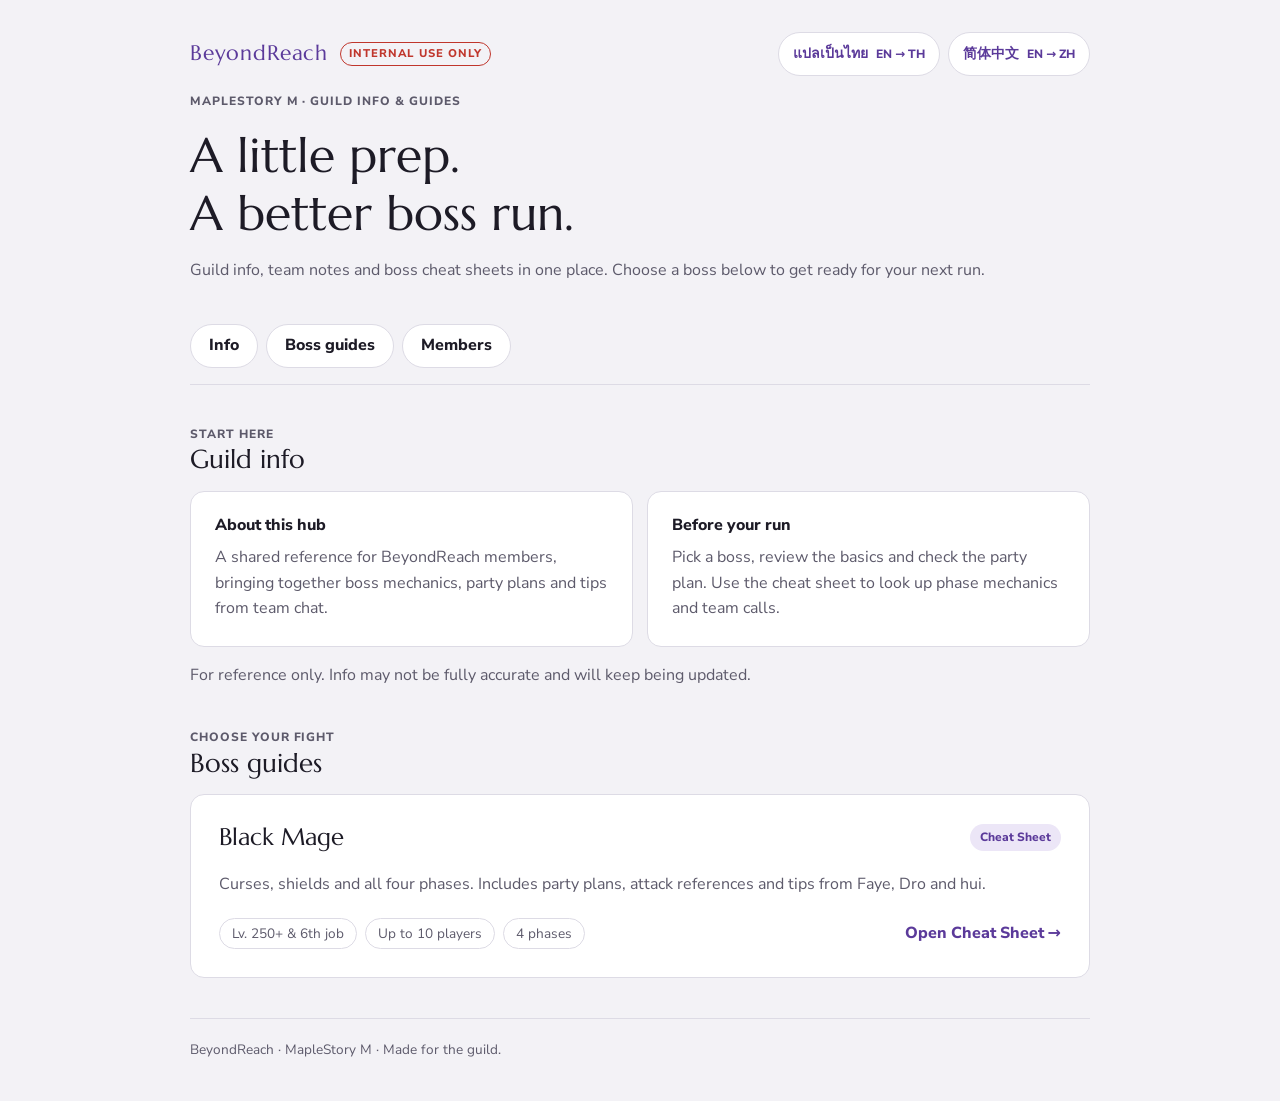
==== commit ccf4afaa: "Add members gallery page with styles and translation support - Created members.html to showcase port" ====
--- a/index.html
+++ b/index.html
@@ -1,456 +1,62 @@
-<!doctype html><html><head><meta charset=utf8><meta name=viewport content="width=device-width,initial-scale=1,viewport-fit=cover"><style>:root{color-scheme:light;box-sizing:border-box;padding-top:env(safe-area-inset-top,0px);padding-bottom:env(safe-area-inset-bottom,0px)}html{scroll-padding-top:env(safe-area-inset-top,0px)}body{margin:0;padding:0;font:14px -apple-system,BlinkMacSystemFont,sans-serif;background:#fff;color:#000}img{max-width:100%}[hidden]:not([hidden=until-found i]){display:none!important}</style></head><body>
-<title>Black Mage Cheat Sheet</title>
-<meta name="claude:viewport-fit-sides" content="cover">
-<link rel="preconnect" href="https://fonts.googleapis.com">
-<link rel="stylesheet" href="https://fonts.googleapis.com/css2?family=Marcellus&family=Nunito+Sans:wght@400;600;700;800&display=swap">
-<style>
-/* Layout: one reading column with sticky tabs. Basics first (curses, shields, lives, words), then each phase = goal, party plan, community tips with screenshots, attack cards with pictures grouped Avoid / OK / Other */
-:root{
-  --bg:#f3f2f6; --surface:#ffffff; --fg:#1d1b26; --muted:#5d5a6b; --line:#dddbe5;
-  --avoid:#c0362c; --avoid-bg:#fdecea;
-  --ok:#5b3a9a; --ok-bg:#ece6f7; --ok-fg:#3a2370;
-  --white-c:#b7892a;
-  --neutral-bg:#ebeaf0; --neutral-fg:#45424f;
-  --ori:#0f7c78; --ori-bg:#e0f3f1;
-  --burst:#b45309; --burst-bg:#fdf0dd;
-  --sprite-bg:#ffffff;
-  --accent:#5b3a9a;
-  --display:"Marcellus",Georgia,"Times New Roman",serif;
-  --body:"Nunito Sans",system-ui,-apple-system,"Segoe UI",sans-serif;
-}
-@media (prefers-color-scheme: dark){:root:not([data-theme="light"]){
-  --bg:#14121b; --surface:#1d1a27; --fg:#ecebf3; --muted:#a6a2b8; --line:#2f2b3d;
-  --avoid:#f08a7f; --avoid-bg:#3a1c1a; --ok:#b39cf0; --ok-bg:#251d3a; --ok-fg:#d4c6f7;
-  --white-c:#e7c26a; --neutral-bg:#2a2736; --neutral-fg:#c9c6d6;
-  --ori:#5fd1c9; --ori-bg:#143230; --burst:#f2a656; --burst-bg:#3a2810;
-  --sprite-bg:#f4f3f8; --accent:#b39cf0; color-scheme:dark}}
-:root[data-theme="dark"]{
-  --bg:#14121b; --surface:#1d1a27; --fg:#ecebf3; --muted:#a6a2b8; --line:#2f2b3d;
-  --avoid:#f08a7f; --avoid-bg:#3a1c1a; --ok:#b39cf0; --ok-bg:#251d3a; --ok-fg:#d4c6f7;
-  --white-c:#e7c26a; --neutral-bg:#2a2736; --neutral-fg:#c9c6d6;
-  --ori:#5fd1c9; --ori-bg:#143230; --burst:#f2a656; --burst-bg:#3a2810;
-  --sprite-bg:#f4f3f8; --accent:#b39cf0; color-scheme:dark}
-html{scroll-behavior:smooth}
-@media (prefers-reduced-motion:reduce){html{scroll-behavior:auto}}
-body{background:var(--bg);color:var(--fg);font-family:var(--body);font-size:15px;line-height:1.55}
-body::before{content:"";position:fixed;inset:0 0 auto;height:env(safe-area-inset-top,0px);z-index:10;background:var(--bg)}
-.wrap{max-width:940px;margin:0 auto;padding-block:24px 56px;padding-left:max(16px,env(safe-area-inset-left,0px));padding-right:max(16px,env(safe-area-inset-right,0px));display:flex;flex-direction:column;gap:30px}
-h1,h2,h3{font-family:var(--display);font-weight:400;text-wrap:balance;margin:0}
-h1{font-size:2rem;line-height:1.15}
-h2{font-size:1.55rem}
-h3{font-size:1.15rem}
-p{margin:0}
-ul,ol{margin:0;padding-left:20px;display:flex;flex-direction:column;gap:5px}
-.label{font-size:.72rem;text-transform:uppercase;letter-spacing:.08em;font-weight:800;color:var(--muted)}
-.sub{color:var(--muted)}
-b.w{color:var(--avoid)} b.k{color:var(--ok)}
-
-/* header */
-.guild{display:flex;align-items:center;gap:10px;flex-wrap:wrap;margin-bottom:10px}
-.guild-name{font-family:var(--display);font-size:1.15rem;letter-spacing:.04em;color:var(--accent)}
-.guild-tag{font-size:.7rem;font-weight:800;text-transform:uppercase;letter-spacing:.08em;color:var(--avoid);border:1px solid var(--avoid);border-radius:999px;padding:2px 8px}
-.byline{margin-top:6px;font-weight:700}
-.facts{display:flex;flex-wrap:wrap;gap:8px;margin-top:12px}
-.fact{background:var(--surface);border:1px solid var(--line);border-radius:999px;padding:4px 12px;font-size:.85rem}
-
-/* nav */
-nav{position:sticky;top:env(safe-area-inset-top,0px);z-index:5;background:var(--bg);padding-block:8px;border-bottom:1px solid var(--line);display:flex;gap:8px;overflow-x:auto}
-nav a{flex:none;text-decoration:none;color:var(--fg);background:var(--surface);border:1px solid var(--line);border-radius:999px;padding:6px 14px;font-weight:800;font-size:.88rem}
-nav a span{color:var(--muted);font-weight:600}
-nav a:focus-visible,button:focus-visible{outline:2px solid var(--accent);outline-offset:2px}
-
-section{scroll-margin-top:64px;display:flex;flex-direction:column;gap:14px}
-.card{background:var(--surface);border:1px solid var(--line);border-radius:14px;padding:16px;display:flex;flex-direction:column;gap:10px;min-width:0}
-
-/* rule */
-.rule{display:grid;grid-template-columns:1fr 1fr;gap:12px}
-.big{border-radius:14px;padding:16px 18px;display:flex;flex-direction:column;gap:8px;min-width:0}
-.big.avoid{background:var(--avoid-bg);color:var(--avoid)}
-.big.ok{background:var(--ok-bg);color:var(--ok-fg)}
-.big h3{font-family:var(--body);font-weight:800;font-size:1.1rem;display:flex;align-items:center;gap:10px}
-.big p,.big li{color:var(--fg)}
-.dot{width:12px;height:12px;border-radius:50%;flex:none;display:inline-block}
-.dot.w{background:#fff;border:2px solid var(--white-c)}
-.dot.b{background:#1b1424;border:2px solid var(--ok)}
-.warnbox{background:var(--avoid-bg);border-radius:12px;padding:12px 14px;display:flex;flex-direction:column;gap:6px}
-.warnbox strong{color:var(--avoid)}
-
-/* figures */
-figure{margin:0;display:flex;flex-direction:column;gap:6px;min-width:0}
-figcaption{font-size:.82rem;color:var(--muted)}
-.zoom{all:unset;cursor:zoom-in;display:block;border-radius:10px;overflow:hidden;border:1px solid var(--line)}
-.zoom img{display:block;width:100%;height:auto}
-.zoom.sprite{background:var(--sprite-bg)}
-.zoom.sprite img{max-height:210px;object-fit:contain;padding:6px;box-sizing:border-box}
-.figs{display:grid;grid-template-columns:repeat(auto-fit,minmax(220px,1fr));gap:12px}
-
-/* phase */
-.phead{display:flex;flex-direction:column;gap:4px}
-.goal{display:inline-block;align-self:flex-start;background:var(--fg);color:var(--bg);border-radius:6px;padding:2px 10px;font-weight:800;font-size:.78rem;letter-spacing:.06em;text-transform:uppercase}
-.target{border-left:3px solid var(--accent);padding:4px 12px;font-weight:700}
-.tl{display:flex;flex-direction:column;gap:6px}
-.step{display:grid;grid-template-columns:104px minmax(0,1fr);gap:10px;align-items:center}
-.when{font-weight:800;font-variant-numeric:tabular-nums;font-size:.85rem;color:var(--muted)}
-.what{border-radius:8px;padding:6px 10px;font-weight:700;font-size:.9rem;min-width:0}
-.what.hit{background:var(--neutral-bg);color:var(--neutral-fg)}
-.what.burst{background:var(--burst-bg);color:var(--burst)}
-.what.ori{background:var(--ori-bg);color:var(--ori)}
-.what.chill{border:1px dashed var(--line);color:var(--muted);font-weight:600}
-.what.warn{background:var(--avoid-bg);color:var(--avoid)}
-.tl-legend{display:flex;flex-wrap:wrap;gap:6px 12px;font-size:.8rem;color:var(--muted)}
-.sw{display:inline-block;width:12px;height:12px;border-radius:3px;vertical-align:-1px;margin-right:4px}
-.sw.hit{background:var(--neutral-bg);border:1px solid var(--line)} .sw.burst{background:var(--burst)} .sw.ori{background:var(--ori)} .sw.chill{border:1px dashed var(--muted)}
-.seq{display:flex;flex-wrap:wrap;gap:6px;align-items:center}
-.mv{border-radius:8px;padding:4px 10px;font-weight:800;font-size:.85rem;display:inline-flex;flex-direction:column;line-height:1.2}
-.mv small{font-weight:600;font-size:.72rem;opacity:.85}
-.mv.kick{background:var(--avoid-bg);color:var(--avoid)}
-.mv.light{background:var(--ok-bg);color:var(--ok-fg)}
-.mv.vac{background:var(--ori-bg);color:var(--ori)}
-.mv.fma{background:var(--fg);color:var(--bg)}
-.arrow{color:var(--muted)}
-.tips{display:grid;grid-template-columns:repeat(auto-fit,minmax(260px,1fr));gap:12px}
-.tip{background:var(--surface);border:1px solid var(--line);border-radius:14px;padding:12px;display:flex;flex-direction:column;gap:8px;min-width:0}
-.who{font-size:.72rem;font-weight:800;text-transform:uppercase;letter-spacing:.08em;color:var(--accent)}
-
-/* attacks */
-.group{display:flex;flex-direction:column;gap:10px}
-.gh{font-weight:800;display:flex;align-items:center;gap:8px;font-size:.95rem}
-.gh.avoid{color:var(--avoid)} .gh.ok{color:var(--ok-fg)} .gh.dodge{color:var(--muted)}
-.atks{display:grid;grid-template-columns:repeat(auto-fill,minmax(260px,1fr));gap:12px}
-.atk{background:var(--surface);border:1px solid var(--line);border-radius:14px;padding:12px;display:flex;flex-direction:column;gap:8px;min-width:0}
-.atk.avoid{border-color:var(--avoid);box-shadow:inset 0 0 0 1px var(--avoid-bg)}
-.an{font-weight:800;display:flex;flex-wrap:wrap;gap:6px;align-items:center}
-.aka{font-size:.8rem;color:var(--muted);font-weight:600}
-.atk p{font-size:.88rem}
-.atk .do b{color:var(--accent)}
-.thumbs{display:grid;grid-template-columns:repeat(auto-fit,minmax(110px,1fr));gap:6px}
-.tag{display:inline-flex;align-items:center;gap:5px;border-radius:999px;padding:1px 9px;font-size:.74rem;font-weight:800;white-space:nowrap}
-.tag.w{background:var(--avoid-bg);color:var(--avoid)}
-.tag.b{background:var(--ok-bg);color:var(--ok-fg)}
-.tag.x,.tag.n{background:var(--neutral-bg);color:var(--neutral-fg)}
-.tag.d{background:var(--burst-bg);color:var(--burst)}
-
-/* glossary */
-.gloss{display:grid;grid-template-columns:repeat(auto-fill,minmax(260px,1fr));gap:8px}
-.term{background:var(--surface);border:1px solid var(--line);border-radius:10px;padding:10px 12px;min-width:0}
-.term b{display:block}
-.term span{color:var(--muted);font-size:.88rem}
-
-.grid2{display:grid;grid-template-columns:1fr 1fr;gap:12px}
-.foot{color:var(--muted);font-size:.85rem}
-.foot a{color:var(--accent)}
-
-/* lightbox */
-dialog{border:0;padding:0;background:transparent;max-width:min(96vw,1100px)}
-dialog::backdrop{background:rgba(10,8,16,.85)}
-dialog img{display:block;max-width:100%;max-height:82vh;border-radius:10px;background:#fff}
-dialog p{color:#fff;margin-top:8px;font-size:.9rem}
-dialog button{position:absolute;top:8px;right:8px;background:rgba(0,0,0,.6);color:#fff;border:0;border-radius:999px;width:36px;height:36px;font-size:1.2rem;cursor:pointer}
-
-@media (max-width:600px){.rule,.grid2{grid-template-columns:1fr}.step{grid-template-columns:84px minmax(0,1fr)}h1{font-size:1.7rem}}
-</style>
-
+<!doctype html>
+<html lang="en">
+<head>
+  <meta charset="utf-8">
+  <meta name="viewport" content="width=device-width,initial-scale=1,viewport-fit=cover">
+  <meta name="description" content="BeyondReach guild info and MapleStory M boss guides. Choose a boss to open its cheat sheet.">
+  <title>BeyondReach · Info &amp; Boss guides</title>
+  <link rel="preconnect" href="https://fonts.googleapis.com">
+  <link rel="stylesheet" href="https://fonts.googleapis.com/css2?family=Marcellus&family=Nunito+Sans:wght@400;600;700;800&display=swap">
+  <link rel="stylesheet" href="styles.css">
+  <link rel="stylesheet" href="translation.css">
+</head>
+<body>
 <main class="wrap">
   <header>
-    <div class="guild"><span class="guild-name">BeyondReach</span><span class="guild-tag">Internal use only</span></div>
-    <div class="label">MapleStory M · Guild boss guide</div>
-    <h1>Black Mage Cheat Sheet</h1>
-    <p class="byline">Compiled by Faye · Updated Oct 20, 2026</p>
-    <p class="sub">For reference only. Info may not be fully accurate and will keep being updated. Team notes from Faye, Dro and hui. Tap any picture to enlarge it.</p>
-    <div class="facts">
-      <span class="fact"><b>Lv. 250+</b> &amp; 6th job</span>
-      <span class="fact"><b>Up to 10</b> players</span>
-      <span class="fact"><b>30 min</b></span>
-      <span class="fact"><b>1 clear</b> a month (resets on the 1st)</span>
-      <span class="fact"><b>12 lives</b> each</span>
-      <span class="fact">Aim for <b>80% DEF Ignore</b>, <b>1,320 ARC</b></span>
-    </div>
+    <div class="guild"><span class="guild-name">BeyondReach</span><span class="guild-tag">Internal use only</span><div class="translation-actions" role="group" aria-label="Translate this page"><a class="translate-link" href="https://translate.google.com/translate?sl=auto&amp;tl=th&amp;u=https%3A%2F%2Fbeyond-reach-info.github.io%2F" target="_blank" rel="noopener" lang="th" translate="no" aria-label="แปลเป็นไทยผ่าน Google Translate (เปิดแท็บใหม่)" title="Google Translate - Opens in a new tab">แปลเป็นไทย <span aria-hidden="true">EN &rarr; TH</span></a><a class="translate-link" href="https://translate.google.com/translate?sl=en&amp;tl=zh-CN&amp;u=https%3A%2F%2Fbeyond-reach-info.github.io%2F" target="_blank" rel="noopener" lang="zh-Hans" translate="no" aria-label="Translate English to Simplified Chinese with Google Translate (opens in a new tab)" title="Google Translate - Opens in a new tab">简体中文 <span aria-hidden="true">EN &rarr; ZH</span></a></div></div>
+    <p class="label">MapleStory M · Guild info &amp; guides</p>
+    <h1>A little prep.<br>A better boss run.</h1>
+    <p class="sub">Guild info, team notes and boss cheat sheets in one place. Choose a boss below to get ready for your next run.</p>
   </header>
 
-  <nav aria-label="Sections">
-    <a href="#basics">Basics</a>
-    <a href="#p1">P1 <span>DPS check</span></a>
-    <a href="#p2">P2 <span>I-frames</span></a>
-    <a href="#p3">P3 <span>Rhythm</span></a>
-    <a href="#p4">P4 <span>Solo</span></a>
-    <a href="#words">Words</a>
-    <a href="#prep">Prep</a>
+  <nav aria-label="Main sections">
+    <a href="#info">Info</a>
+    <a href="#bosses">Boss guides</a>
+    <a href="members.html">Members</a>
   </nav>
 
-  <!-- BASICS -->
-  <section id="basics" aria-labelledby="basics-h">
-    <div class="phead"><div class="label">Start here</div><h2 id="basics-h">How the fight works</h2></div>
-    <div class="card">
-      <ol>
-        <li>The fight has <b>4 phases</b>. P1 is two knights, P2 and P3 are the Black Mage himself, and P4 is a solo fight where everyone is split into their own room.</li>
-        <li>Each phase has a few <b>FMAs</b> (full map attacks). A warning banner shows up first, and your survival depends on reading it.</li>
-        <li>After most FMAs the boss puts up a <b>shield</b>. Your hits drain the shield first, so the team saves origins for the right moments.</li>
-        <li>You have <b>12 lives</b> for the whole fight, personal and not shared. Lose them all and you can only watch.</li>
-        <li>Most attacks give a <b>white</b> or <b>black</b> curse. Holding both at once is how lives disappear. That is the rule below.</li>
-      </ol>
-      <p class="sub">P2 is the hardest stage, followed by P3. Practice them in Boss Practice Mode first (Dro).</p>
+  <section id="info" aria-labelledby="info-h">
+    <div><p class="label">Start here</p><h2 id="info-h">Guild info</h2></div>
+    <div class="info-grid">
+      <article class="card">
+        <h3>About this hub</h3>
+        <p class="sub">A shared reference for BeyondReach members, bringing together boss mechanics, party plans and tips from team chat.</p>
+      </article>
+      <article class="card">
+        <h3>Before your run</h3>
+        <p class="sub">Pick a boss, review the basics and check the party plan. Use the cheat sheet to look up phase mechanics and team calls.</p>
+      </article>
     </div>
-
-    <h3>The one rule: never hold both curses</h3>
-    <div class="rule">
-      <div class="big ok">
-        <h3><span class="dot b"></span>Black · Destructive curse</h3>
-        <ul>
-          <li>More crit damage, but you take more damage</li>
-          <li><b>No potions, Power Elixirs or ACP</b> while it's on (Fever tickets still work)</li>
-          <li>The team prefers to carry black, because black attacks are everywhere (like the chains from the top in P1 and P2)</li>
-        </ul>
-      </div>
-      <div class="big avoid">
-        <h3><span class="dot w"></span>White · Creative curse</h3>
-        <ul>
-          <li>You heal slowly, but deal less damage</li>
-          <li>You explode now and then, hurting players near you</li>
-          <li>Not the end of the world: if you pick up white and no black attacks are around, stay calm and dodge the black ones until it wears off</li>
-        </ul>
-      </div>
-    </div>
-    <div class="warnbox">
-      <strong>Curse Crossing: hit by the other color while cursed</strong>
-      <p>You lose 1 life, take damage, and get <b>skill locked</b>. While locked you can't teleport, blink or i-frame, and ACP doesn't work. That's how one mistake snowballs into losing 4–5 lives. If it happens, stay calm and dodge with plain movement until the lock ends (Dro). Resurrect and Guardian can't block this, and at 0 lives you die on the spot.</p>
-    </div>
-    <div class="card">
-      <p>The curse shows as a symbol above your character and lasts a set time, then goes away. These are the official pictures:</p>
-      <div class="figs" id="fig-curse"></div>
-    </div>
+    <p class="sub">For reference only. Info may not be fully accurate and will keep being updated.</p>
   </section>
 
-  <div id="phases"></div>
-
-  <!-- WORDS -->
-  <section id="words" aria-labelledby="words-h">
-    <div class="phead"><div class="label">Team language</div><h2 id="words-h">Words you'll hear</h2><p class="sub">Some nicknames are matched to the official attack names by their pictures. Ones marked "likely" are best guesses.</p></div>
-    <div class="gloss" id="gloss"></div>
+  <section id="bosses" aria-labelledby="bosses-h">
+    <div><p class="label">Choose your fight</p><h2 id="bosses-h">Boss guides</h2></div>
+    <ul class="boss-list">
+      <li>
+        <a class="boss-link" href="black-mage.html" aria-labelledby="black-mage-name black-mage-link">
+          <div class="boss-top"><h3 id="black-mage-name">Black Mage</h3><span class="status">Cheat Sheet</span></div>
+          <p class="sub">Curses, shields and all four phases. Includes party plans, attack references and tips from Faye, Dro and hui.</p>
+          <div class="boss-bottom">
+            <div class="facts"><span class="fact">Lv. 250+ &amp; 6th job</span><span class="fact">Up to 10 players</span><span class="fact">4 phases</span></div>
+            <span class="open-guide" id="black-mage-link">Open Cheat Sheet <span aria-hidden="true">&rarr;</span></span>
+          </div>
+        </a>
+      </li>
+    </ul>
   </section>
 
-  <!-- PREP -->
-  <section id="prep" aria-labelledby="prep-h">
-    <div class="phead"><div class="label">Before you go</div><h2 id="prep-h">Prep and rewards</h2></div>
-    <div class="grid2">
-      <div class="card">
-        <div class="label">Bring</div>
-        <ul>
-          <li>Potion cooldown is 10 sec (Power Elixir and All-Cure 5 sec)</li>
-          <li>Self-heals and i-frame skills, since black blocks potions</li>
-          <li>A teleport or i-frame for P1 Red Lightning</li>
-          <li>ACP stocked, and blink ready for P3 Blue Meteor</li>
-          <li>Practice in Boss Practice Mode (added in the Feb patch)</li>
-        </ul>
-      </div>
-      <div class="card">
-        <div class="label">You get</div>
-        <ul>
-          <li>600 Sol Erda Energy every clear</li>
-          <li>After the kill, break the Genesis Crux in the reward map to get the loot</li>
-          <li>Chance at the <b>Genesis Badge</b> (5% Final DMG, 3% Boss DEF), or trade 60 Chain of Destruction + 20 Primal Essence for it</li>
-          <li>1st clear: medal with 5% DEF Ignore, 1,000 ATK/MAG ATK</li>
-          <li>4th clear: Source of Darkness mount</li>
-        </ul>
-      </div>
-    </div>
-  </section>
-
-  <p class="foot"><b>BeyondReach</b> · compiled by Faye · internal use only.<br>Official pictures and attack details from Nexon's <a href="https://forum.nexon.com/MapleStoryMGlobal/board_view?board=2690&amp;thread=3346781" target="_blank" rel="noopener">01.14/15 Patch Notes Pt.2</a>. Gameplay screenshots and tips from team chat (hui). Party plans from Faye and Dro.</p>
+  <footer>BeyondReach · MapleStory M · Made for the guild.</footer>
 </main>
-
-<dialog id="lb" aria-label="Enlarged picture"><button type="button" id="lb-x" aria-label="Close">×</button><img id="lb-img" alt=""><p id="lb-cap"></p></dialog>
-
-<script>
-const im=(f,cap,shot)=>({f,cap,shot:!!shot});
-const fig=(i)=>`<figure><button type="button" class="zoom${i.shot?"":" sprite"}" data-src="img/${i.f}" data-cap="${i.cap.replace(/"/g,"&quot;")}"><img src="img/${i.f}" alt="${i.cap.replace(/"/g,"&quot;")}" loading="lazy"></button>${i.cap?`<figcaption>${i.cap}</figcaption>`:""}</figure>`;
-
-document.getElementById("fig-curse").innerHTML=[
- im("252ce10a.jpg","Curse icons. Pink = white (Creative), dark = black (Destructive)."),
- im("acb56f1b.jpg","White-curse explosion around your character (P1–3 left, P4 right). It hurts people next to you."),
- im("b34f87e7.jpg","Special death count. This replaces the normal one and shows your lives left."),
- im("10697433.jpg","Shield gauge on the boss HP bar. While it shows, you're hitting the shield, not HP."),
- im("7d0cd40b.jpg","The boss shield, P1–3 and P4 versions.")
-].map(fig).join("");
-
-const TAG={w:'<span class="tag w"><span class="dot w"></span>White</span>',b:'<span class="tag b"><span class="dot b"></span>Black</span>',x:'<span class="tag x"><span class="dot w"></span><span class="dot b"></span>Either</span>',d:'<span class="tag d">Debuff</span>',n:'<span class="tag n">No curse</span>'};
-const GROUPS=[["avoid",'<span class="dot w"></span>AVOID · white attacks'],["ok",'<span class="dot b"></span>OK to take · black attacks'],["dodge","Other mechanics · dodge, debuffs, FMAs"]];
-
-// attack: {n:name, aka, g:group, c:curse, what, todo, img:[im]}
-const P=[
-{id:"p1",n:1,title:"Two knights",goal:"DPS check",
- hero:[im("4bf38e80.jpg","Aeonian Rise (white, left) and Tanadian Ruin (black, right). They share one HP bar.")],
- plan:[
-  ["Go in","hit","Wait for the right knight to dash left so both knights are on the same side. Then everyone's bursts hit both."],
-  ["29:54","ori","Team origin. 5 team DPS full burst + origin. Faye (Bishop) holds her origin and only bursts."],
-  ["29:46","burst","Faye stuns. Keep DPS going."],
-  ["After stun","burst","Keep bursting until P2 starts"],
-  ["29:33","warn","Not down by now? The team needs to swap in more DPS."]
- ],
- notes:["No need to move left or right. Stay in the middle and hit.","If DPS is short, the team has to run a few extra pattern cycles, which is unnecessary risk."],
- atk:[
-  {n:"Aeonian Rise · Charge",g:"avoid",c:"w",what:"The white knight dashes forward and slashes everything in its path.",todo:"Get out of its path.",img:[im("4e0ec230.jpg","Charge. White knight's version gives white.")]},
-  {n:"Aeonian Rise · Chain Whip",g:"avoid",c:"w",what:"Chains swing in front of the white knight with a knockback.",todo:"Don't stand right in front of it.",img:[im("e6f047af.jpg","Chain Whip")]},
-  {n:"Abyssal Drop",aka:"likely the “cotton candy”",g:"avoid",c:"w",what:"Balls fall one after another from the top, going from one side of the map to the other.",todo:"Watch the direction and step between them.",img:[im("c8a5611a.jpg","Abyssal Drop")]},
-  {n:"Tanadian Ruin · Charge & Chain Whip",g:"ok",c:"b",what:"Same two moves from the black knight. Gives black.",todo:"OK to take, but it still hurts.",img:[im("4e0ec230.jpg","Charge (black knight on the right)")]},
-  {n:"Living Chains",aka:"the chains from the top",g:"ok",c:"b",what:"Chains drop on your position several times. Only you can see your own.",todo:"This is the easy way to stay black. Keep moving so you don't take too many.",img:[im("180809d2.jpg","Living Chains")]},
-  {n:"Shrieking Wall",g:"dodge",c:"n",what:"Walls rise at both edges and move closer to the center each time. You can't pass through. Then both knights slam the center and a shield goes up.",todo:"Stay in the middle. Break the shield after.",img:[im("30fd15e8.jpg","Shrieking Wall")]},
-  {n:"Punish",g:"dodge",c:"n",what:"A knight vanishes and slams down from the air above you.",todo:"Keep moving when a knight disappears.",img:[im("2f92bce6.jpg","Punish")]},
-  {n:"Red Lightning",g:"dodge",c:"n",what:"Red pillars appear in set spots and keep hurting anyone close or passing through.",todo:"Only a teleport or i-frame gets you through. Otherwise go around.",img:[im("7e701192.jpg","Red Lightning")]}
- ]},
-{id:"p2",n:2,title:"Black Mage on his throne",goal:"I-frame management",
- hero:[im("ae0052c1.jpg","The FMA read. Look at the orbs on the boss: red only, purple only, or both.")],
- plan:[
-  ["Whole phase","hit","Audio command plays (Dro shares, Faye plays it, like Damien runs). It calls out fire dog, dispel and FMA."],
-  ["FMA 1","ori","Banner up → Faye origins. Everyone keeps hitting."],
-  ["FMA 2","warn","Self survive. Faye can hourglass. Read the orbs (below). Dodge, i-frame, or lose 1 life if that's the safest option."],
-  ["After FMA 2","chill","Huge shield. Everyone gathers far right and waits."],
-  ["FMA 3","ori","Team origin. Banner up → DS4 sync and origin."],
-  ["FMA 4","warn","Self survive again, gather right. Should end here → P3."]
- ],
- notes:[
-  "<b>Read the orbs on the boss at FMA 2 and 4:</b> red orb → go far <b>left</b>. Purple orb → go far <b>right</b>. Both → stay <b>middle</b>.",
-  "Going left or right: stand close to the edge but <b>don't touch the edge</b>, or you die.",
-  "<b>Blockers:</b> Grey first, TCP second. At each fire dog: i-frame, fly up and block. If your i-frame is still up, block the cotton candy too.",
-  "<b>After FMA 2 and 4:</b> wait on the far right while the shield is up. Don't waste DPS. When the next fire dog lands and moves right toward you, jump and fly back to the center. The shield is gone by then, so resume DPS. Don't fly too early; wait until the dog is close (hui).",
-  "Sometimes losing 1 life on purpose is the right call. One mistake can cost 4–5 lives at once.",
-  "The sequence repeats, about 4 FMAs total. Learn which attacks are white and which are black."
- ],
- target:"Enter P3 with at least 7–8 lives. Nobody can afford to die out.",
- tips:[
-  {who:"hui",text:"<b>Ground spikes:</b> there are 3 different spikes. The safest spot is the spike that comes up <b>second</b>, not the first.",img:[im("u-p2-spikes.jpg","Blue circle: standing at the second spike",1)]},
-  {who:"hui",text:"<b>FMA with shield:</b> go to the right corner (green circle) and wait. The blue circle shows the shield on the boss HP bar.",img:[im("u-p2-fma-shield.jpg","After FMA 2: everyone in the right corner",1)]}
- ],
- atk:[
-  {n:"Morning Star",aka:"the “fire dog”",g:"avoid",c:"w",what:"Purple fireballs fall diagonally toward the bottom left. Where they land, a creature forms and runs along the floor.",todo:"Blockers i-frame and block it. Everyone else jumps over it when it comes along the floor.",img:[im("64b20e73.jpg","Morning Star: falling (left) and landed (right)")]},
-  {n:"Moonlight Spear",aka:"the “ground spikes”",g:"avoid",c:"w",what:"Spears form across the floor, then shoot upward. The far edges are safe.",todo:"Stand at the spike that comes up second (hui), or go to an edge.",img:[im("b5ad003b.jpg","Moonlight Spear: forming (left), firing (right)")]},
-  {n:"Abyssal Drop",aka:"likely the “cotton candy”",g:"avoid",c:"w",what:"Same as P1. Balls fall in a line across the top.",todo:"Step between them. Blockers can block it if their i-frame is still up.",img:[im("c8a5611a.jpg","Abyssal Drop")]},
-  {n:"Eye of Destruction",g:"ok",c:"b",what:"Two eyes appear. One bounces around the map, the other chases players.",todo:"OK to take. Lead the chasing eye away from the party.",img:[im("811a456a.jpg","Eye of Destruction")]},
-  {n:"Living Chains",g:"ok",c:"b",what:"Same as P1.",todo:"Easy black. Keep moving.",img:[im("180809d2.jpg","Living Chains")]},
-  {n:"Red Lightning · FMA",aka:"the P2 FMA",g:"dodge",c:"n",what:"Lightning covers the whole map except a few safe spots. A big shield goes up after.",todo:"Red orb → left, purple → right, both → middle. Hug the edge without touching it.",img:[im("ae0052c1.jpg","Orbs on the boss tell you where to go"),im("f639ee25.jpg","The lightning covering the map")]},
-  {n:"Darkness",aka:"what “dispel” clears (likely)",g:"dodge",c:"d",what:"A Darkness debuff on everyone for a while.",todo:"Wait for the dispel call. Luminous resists it.",img:[im("4b3bc2a2.jpg","Darkness")]},
-  {n:"Surrounding Damage",g:"dodge",c:"n",what:"Damage pulses around the boss every so often.",todo:"Watch your HP when you stand close.",img:[im("867b9df5.jpg","Surrounding Damage")]}
- ]},
-{id:"p3",n:3,title:"The ball and the platforms",goal:"Follow the rhythm",
- hero:[im("04d26daf.jpg","The ball (Shield Zone). Stay inside it to deal full damage.")],
- rotation:true,
- plan:[
-  ["Enter P3","warn","Immediately get out of the boss circle. A kick hits within 1–2 sec (−1 life). Expect 2 kicks right away."],
-  ["Start → FMA 1","burst","DPS cycle: normal hit / 1-min bursts"],
-  ["FMA 1 → 2","ori","Faye (support) origin when the banner is up / V skills / hit"],
-  ["FMA 2 → 3","chill","Rest cycle"],
-  ["FMA 3 → 4","burst","Normal hit / 1-min bursts"],
-  ["FMA 4 → 5","ori","Team origin / V skills / hit"],
-  ["FMA 5 → 6","chill","Rest cycle"],
-  ["FMA 6 → 7","burst","Normal hit / 1-min bursts"],
-  ["FMA 7 → 8","ori","Support origin / V skills / hit"],
-  ["FMA 8 → 9","chill","Rest cycle"],
-  ["FMA 9 → 10","burst","Normal hit / 1-min bursts"],
-  ["FMA 10 → 11","ori","Team origin / V skills / hit"]
- ],
- notes:[
-  "<b>Kick</b> = get out or don't stand close. <b>Light</b> and <b>vac</b> = go into the ball and attack.",
-  "Burst and origin <b>only inside the ball</b>. Outside it your damage is −50% and you can't heal, so PE won't work. Same idea as Magnus.",
-  "The ball only gets smaller (twice), so your movement has to get sharper as the phase goes on.",
-  "<b>Rest cycle:</b> Pin holds the boss center (not too far left). Everyone else stops hitting and stays right, surviving until bursts are back.",
-  "Same as the other phases: keep track of black and white attacks."
- ],
- tips:[
-  {who:"hui",text:"<b>FMA type 1. Boss turns white:</b> white balls fall from the sky. Getting hit = 100% death. Hide <b>under</b> a platform.",img:[im("u-p3-white-fma.jpg","White FMA: the white balls coming down",1)]},
-  {who:"hui",text:"<b>FMA type 2. Boss turns colorful:</b> a laser on the ground. 100% death. Get <b>on</b> a platform. Platforms can be fake, so one person watches and calls which one is real. Then the other 9 can dodge easily.",img:[im("u-p3-banner-1.jpg","The FMA warning banner",1),im("u-p3-banner-2.jpg","Banner again. Check the boss color right away.",1)]},
-  {who:"hui",text:"<b>Red meteor:</b> moves across left and right. If you don't run, it does around 150k damage per second.",img:[im("u-p3-red-meteor.jpg","Red meteor",1)]},
-  {who:"hui",text:"<b>Blue meteor:</b> stuns you over and over. Getting caught is basically waiting to die. You need fast ACP + blink, or ACP alone won't get you out. Bene can skip the stun. Also around 150k per second.",img:[im("u-p3-blue-meteor.jpg","Blue meteor",1)]}
- ],
- atk:[
-  {n:"Knockback",aka:"the “kick”",g:"avoid",c:"w",what:"He kicks nearby players away and gives white. It can throw you out of the ball.",todo:"Step out of the ball before it comes, then go back in.",img:[im("043a96a0.jpg","Knockback")]},
-  {n:"Morning Star",aka:"fire dog",g:"avoid",c:"w",what:"Like P2, but it falls straight through platforms.",todo:"Platforms won't protect you from this one.",img:[im("011dc353.jpg","Falling"),im("52246b4e.jpg","Landed and moving")]},
-  {n:"Abyssal Drop",g:"avoid",c:"w",what:"Same as P1.",todo:"Step between them.",img:[im("c8a5611a.jpg","Abyssal Drop")]},
-  {n:"Cross Laser",g:"ok",c:"b",what:"Lines cross the map, then fire. Sometimes a stronger version.",todo:"OK to take. Stand in the gaps if your HP is low.",img:[im("b517db87.jpg","Cross Laser"),im("3d5da9bd.jpg","Enhanced Cross Laser")]},
-  {n:"Angel of Destruction",g:"ok",c:"b",what:"Angels float in the air, shooting at whoever is in front of them, or straight down.",todo:"OK to take, but they hurt.",img:[im("8496d737.jpg","Angel of Destruction")]},
-  {n:"FMA · Powers of Creation",aka:"white FMA",g:"dodge",c:"n",what:"Boss glows white. Meteors drop across the map and explode on the ground and on platforms.",todo:"Hide UNDER a platform. Platforms vanish and a shield goes up after.",img:[im("7f4b9ea8.jpg","Boss aura: white (left) vs colorful (right)"),im("34323768.jpg","Creation meteor and its explosion")]},
-  {n:"FMA · Powers of Destruction",aka:"colorful FMA",g:"dodge",c:"n",what:"Boss glows colorful. The whole floor turns into damage.",todo:"Stand ON a real platform. Shield after.",img:[im("c406d8c6.jpg","Floor damage")]},
-  {n:"Floating Platforms",g:"dodge",c:"n",what:"Platforms appear in the air for a while. They explode when they appear and when they disappear. Some are fake.",todo:"Follow the caller to the real one. Step off before it pops.",img:[im("109fe4da.jpg","Platform"),im("58d715c0.jpg","Platform explosion")]},
-  {n:"Pull",aka:"the “vac”",g:"dodge",c:"n",what:"He keeps pulling nearby players toward him.",todo:"Go in and hit.",img:[im("dba67652.jpg","Pull")]},
-  {n:"Shield Zone",aka:"the “ball”",g:"dodge",c:"d",what:"A bubble around him. Outside it: −50% damage and heal block. Shrinks twice.",todo:"Burst and origin inside.",img:[im("04d26daf.jpg","Shield Zone")]},
-  {n:"Red Meteor",g:"dodge",c:"d",what:"Rises from the bottom of the map and confuses you (controls flip). Around 150k/s.",todo:"Run from it. Don't stand where it spawns.",img:[im("fc69a42d.jpg","Red Meteor")]},
-  {n:"Blue Meteor",g:"dodge",c:"d",what:"Falls from the top, changes direction, and stuns. Around 150k/s.",todo:"Watch it turn. If caught: ACP + blink fast. Bene can skip the stun.",img:[im("1e21a243.jpg","Blue Meteor")]}
- ]},
-{id:"p4",n:4,title:"Solo rooms",goal:"Survive and burst",
- hero:[im("930865d3.jpg","Transform Attribute is its own button. You can move it in Control Button Settings.")],
- plan:[
-  ["Start","burst","Keep your gauge black. 1-min burst classes burst, others hit until the end of FMA 1."],
-  ["FMA 1 → 2","chill","Chill"],
-  ["FMA 2 → 3","ori","Team origin / V skills / hit"],
-  ["FMA 3 → 4","chill","Chill"],
-  ["FMA 4 → 5","ori","Support origin / V skills / hit"],
-  ["FMA 5 → 6","chill","Chill"],
-  ["FMA 6 → 7","ori","Team origin / V skills / hit"],
-  ["FMA 7 → 8","chill","Chill"],
-  ["FMA 8 → 9","ori","Support origin / V skills / hit"],
-  ["FMA 9 → 10","chill","Chill. Repeat until clear."]
- ],
- notes:[
-  "Everyone is alone in their own room with the Black Mage, but his HP and shield are shared. Agree on each other's burst and origin cooldowns before the run.",
-  "You're given a white or black <b>attribute</b>. Attacks of your own color can't hurt you. Keep yourself <b>black</b>.",
-  "Switch color with <b>Transform Attribute</b> (G on PC). It has a cooldown.",
-  "After every FMA, check your room is still black and check your ACP."
- ],
- atk:[
-  {n:"White attacks",g:"avoid",c:"w",what:"Bullets, explosions and the FMA all come in white or black. While you're black, the white ones still hit you.",todo:"Dodge every white attack.",img:[im("c265e96f.jpg","Barrage"),im("c4566a68.jpg","Attribute Explosion")]},
-  {n:"Force Transform",g:"avoid",c:"d",what:"Every so often he flips everyone's color at random.",todo:"If you turn white, switch back to black.",img:[im("e784a6b6.jpg","Force Transform")]},
-  {n:"Black attacks",g:"ok",c:"b",what:"Same attacks in black. They pass through you while your attribute is black.",todo:"Ignore them and keep hitting.",img:[im("72f9a86c.jpg","Powers of One Close to God")]},
-  {n:"FMA · Powers of One Close to God",g:"dodge",c:"x",what:"His power covers the whole map in white or black, then explodes. A shield goes up after.",todo:"Make sure your color matches before it explodes, then break the shield.",img:[im("d0e975e0.jpg","Building up"),im("72f9a86c.jpg","Exploding")]},
-  {n:"Transform Attribute",aka:"your button",g:"dodge",c:"n",what:"Switches you between white and black.",todo:"Save the cooldown for when you need it.",img:[im("23da4774.jpg","Button icon"),im("1a3b701c.jpg","White attribute"),im("14559659.jpg","Black attribute")]},
-  {n:"Slow",g:"dodge",c:"d",what:"Slows you down and stops you from jumping (double jump too).",todo:"Be in a safe spot before it lands.",img:[im("5c8946e2.jpg","Slow"),im("920b3ca9.jpg","Slow effect")]}
- ]}
-];
-
-const ROT=["kick","kick","light","vac","|","kick","light","kick","vac","light","|","kick","fma"];
-const MV={kick:["Kick","get out"],light:["Light","go in"],vac:["Vac","go in & hit"],fma:["FMA","platform"]};
-const tl=s=>`<div class="tl">${s.map(([w,c,t])=>`<div class="step"><div class="when">${w}</div><div class="what ${c}">${t}</div></div>`).join("")}</div><div class="tl-legend"><span><i class="sw ori"></i>Origin</span><span><i class="sw burst"></i>Burst / DPS</span><span><i class="sw hit"></i>Normal</span><span><i class="sw chill"></i>Rest</span><span><i class="sw" style="background:var(--avoid)"></i>Careful</span></div>`;
-const rot=()=>{let groups=[[]];ROT.forEach(m=>m==="|"?groups.push([]):groups[groups.length-1].push(m));return `<div class="card"><div class="label">P3 move rotation · repeats</div>${groups.map(g=>`<div class="seq">${g.map(m=>`<span class="mv ${m}">${MV[m][0]}<small>${MV[m][1]}</small></span>`).join('<span class="arrow">→</span>')}</div>`).join("")}<p class="sub">Faye's and Dro's notes split it into slightly different groups, but the order is the same.</p></div>`};
-const atk=a=>`<article class="atk ${a.g}"><div class="an">${a.n} ${TAG[a.c]}</div>${a.aka?`<div class="aka">Team calls it: ${a.aka}</div>`:""}<div class="thumbs">${a.img.map(fig).join("")}</div><p>${a.what}</p><p class="do"><b>Do:</b> ${a.todo}</p></article>`;
-
-document.getElementById("phases").innerHTML=P.map(p=>`
-<section id="${p.id}" aria-labelledby="${p.id}h">
-  <div class="phead"><span class="goal">${p.goal}</span><div class="label">Phase ${p.n} of 4</div><h2 id="${p.id}h">${p.title}</h2></div>
-  <div class="figs">${p.hero.map(fig).join("")}</div>
-  ${p.rotation?rot():""}
-  <div class="card"><div class="label">Party plan</div>${tl(p.plan)}<ul>${p.notes.map(n=>`<li>${n}</li>`).join("")}</ul>${p.target?`<div class="target">${p.target}</div>`:""}</div>
-  ${p.tips?`<div class="label">Tips from team chat, with screenshots</div><div class="tips">${p.tips.map(t=>`<div class="tip"><div class="who">${t.who}</div><div class="figs">${t.img.map(fig).join("")}</div><p>${t.text}</p></div>`).join("")}</div>`:""}
-  ${GROUPS.map(([k,h])=>{const l=p.atk.filter(a=>a.g===k);return l.length?`<div class="group"><div class="gh ${k}">${h}</div><div class="atks">${l.map(atk).join("")}</div></div>`:""}).join("")}
-</section>`).join("");
-
-const G=[
- ["FMA","Full map attack. The big move in each phase, announced by a banner."],
- ["Banner","The warning message across the screen right before an FMA."],
- ["Ori / origin","Your HEXA Origin skill, the biggest burst. Timed by the party plan."],
- ["Burst / 1-min burst","Popping your damage buffs together. 1-min bursts come back every minute."],
- ["I-frame","A skill that makes you invincible for a moment."],
- ["Blink / tele","Teleport skills. They don't work while skill locked."],
- ["Skill lock","What Curse Crossing does: no skills, no ACP, for a while."],
- ["ACP","All-Cure Potion. Clears stuns and debuffs. Can't be used while black-cursed or skill locked."],
- ["PE","Power Elixir. Doesn't heal you outside the P3 ball, or while black-cursed."],
- ["Ball / circle","P3 Shield Zone around the boss. Stay inside."],
- ["Kick","P3 Knockback. Gives white, so get out."],
- ["Vac","P3 Pull. Go in and hit."],
- ["Light","Team call in the P3 rotation: safe to go in and hit."],
- ["Fire dog / sky dog","Morning Star: falls, lands, then runs along the floor. White."],
- ["Cotton candy","Likely Abyssal Drop, the balls falling in a line. White."],
- ["Ground spikes","Moonlight Spear in P2. White."],
- ["Blocker","Player who i-frames to soak fire dogs (and cotton candy) for the team. Grey first, TCP second."],
- ["Dispel","Called in P2 audio. Likely clearing the Darkness debuff."],
- ["Hourglass","A survival skill Faye can use at P2 FMA 2."],
- ["Bene","Can skip the P3 Blue Meteor stun (hui)."],
- ["DS4 sync","Team call at P2 FMA 3, used together with team origin."],
- ["Rest cycle","P3/P4 stretch with no origin ready: survive and wait. In P3, Pin holds center."],
- ["Room","Your own P4 arena. Its color shows your attribute."]
-];
-document.getElementById("gloss").innerHTML=G.map(([t,d])=>`<div class="term"><b>${t}</b><span>${d}</span></div>`).join("");
-
-const lb=document.getElementById("lb"),lbi=document.getElementById("lb-img"),lbc=document.getElementById("lb-cap");
-document.addEventListener("click",e=>{const z=e.target.closest(".zoom");if(z){lbi.src=z.dataset.src;lbi.alt=z.dataset.cap;lbc.textContent=z.dataset.cap;try{lb.showModal()}catch(_){}}});
-document.getElementById("lb-x").onclick=()=>lb.close();
-lb.addEventListener("click",e=>{if(e.target===lb)lb.close()});
-</script>
-
-</body></html>+</body>
+</html>
--- a/styles.css
+++ b/styles.css
@@ -0,0 +1,56 @@
+    :root{
+      color-scheme:light;
+      --bg:#f3f2f6; --surface:#ffffff; --fg:#1d1b26; --muted:#5d5a6b; --line:#dddbe5;
+      --accent:#5b3a9a; --accent-bg:#ece6f7; --notice:#c0362c;
+      --display:"Marcellus",Georgia,"Times New Roman",serif;
+      --body:"Nunito Sans",system-ui,-apple-system,"Segoe UI",sans-serif;
+    }
+    @media (prefers-color-scheme:dark){:root{
+      color-scheme:dark;
+      --bg:#14121b; --surface:#1d1a27; --fg:#ecebf3; --muted:#a6a2b8; --line:#2f2b3d;
+      --accent:#b39cf0; --accent-bg:#251d3a; --notice:#f08a7f;
+    }}
+    *{box-sizing:border-box}
+    html{scroll-behavior:smooth;scroll-padding-top:24px}
+    body{margin:0;background:var(--bg);color:var(--fg);font:16px/1.6 var(--body)}
+    .wrap{max-width:940px;margin:0 auto;padding:32px max(20px,env(safe-area-inset-right,0px)) max(40px,env(safe-area-inset-bottom,0px)) max(20px,env(safe-area-inset-left,0px));padding-top:max(32px,env(safe-area-inset-top,0px));display:flex;flex-direction:column;gap:40px}
+    h1,h2,h3{font-family:var(--display);font-weight:400;line-height:1.2;text-wrap:balance;margin:0}
+    h1{font-size:clamp(2rem,5vw,3rem);max-width:640px}
+    h2{font-size:1.6rem}h3{font-size:1.5rem}
+    p{margin:0}.sub{color:var(--muted)}
+    .guild{display:flex;align-items:center;gap:12px;flex-wrap:wrap}
+    .guild-name{font-family:var(--display);font-size:1.3rem;letter-spacing:.04em;color:var(--accent)}
+    .guild-tag{font-size:.7rem;font-weight:800;text-transform:uppercase;letter-spacing:.08em;color:var(--notice);border:1px solid var(--notice);border-radius:999px;padding:2px 8px}
+    header,section{display:flex;flex-direction:column;gap:16px}
+    .label{font-size:.75rem;text-transform:uppercase;letter-spacing:.08em;font-weight:800;color:var(--muted)}
+    nav{display:flex;flex-wrap:wrap;gap:8px;border-bottom:1px solid var(--line);padding-bottom:16px}
+    nav a{display:inline-flex;align-items:center;min-height:44px;padding:8px 18px;border:1px solid var(--line);border-radius:999px;background:var(--surface);color:var(--fg);text-decoration:none;font-weight:800}
+    a:focus-visible{outline:2px solid var(--accent);outline-offset:4px}
+    nav a:hover{border-color:var(--accent);color:var(--accent)}
+    .info-grid{display:grid;grid-template-columns:1fr 1fr;gap:14px}
+    .card{background:var(--surface);border:1px solid var(--line);border-radius:14px;padding:24px;display:flex;flex-direction:column;gap:10px;min-width:0}
+    .card h3{font-family:var(--body);font-weight:800;font-size:1rem}
+    .boss-list{list-style:none;margin:0;padding:0}
+    .boss-link{display:flex;flex-direction:column;gap:20px;padding:28px;background:var(--surface);border:1px solid var(--line);border-radius:14px;color:var(--fg);text-decoration:none;transition:border-color .18s,background-color .18s}
+    .boss-link:hover{border-color:var(--accent);background:var(--accent-bg)}
+    .boss-top,.boss-bottom{display:flex;align-items:center;justify-content:space-between;gap:16px;flex-wrap:wrap}
+    .status{font-size:.75rem;font-weight:800;color:var(--accent);background:var(--accent-bg);padding:4px 10px;border-radius:999px}
+    .facts{display:flex;flex-wrap:wrap;gap:8px}
+    .fact{font-size:.85rem;border:1px solid var(--line);border-radius:999px;padding:4px 12px;color:var(--muted)}
+    .open-guide{font-weight:800;color:var(--accent)}
+    footer{border-top:1px solid var(--line);padding-top:20px;font-size:.85rem;color:var(--muted)}
+    @media(max-width:600px){.wrap{gap:30px}.info-grid{grid-template-columns:1fr}.card,.boss-link{padding:20px}}
+    @media(prefers-reduced-motion:reduce){html{scroll-behavior:auto}.boss-link{transition:none}}
+
+/* Members gallery */
+.members-grid{display:grid;grid-template-columns:repeat(3,minmax(0,1fr));gap:16px;list-style:none;margin:0;padding:0}
+.member{margin:0;overflow:hidden;background:var(--surface);border:1px solid var(--line);border-radius:14px}
+.member a{display:block;transition:opacity .18s}
+.member a:hover{opacity:.8}
+.member a:focus-visible{outline-offset:-4px}
+.member img{display:block;width:100%;height:auto}
+.member figcaption{padding:12px 16px;color:var(--muted);font-size:.85rem}
+nav a[aria-current="page"]{background:var(--accent-bg);border-color:var(--accent);color:var(--accent)}
+@media(max-width:800px){.members-grid{grid-template-columns:repeat(2,minmax(0,1fr))}}
+@media(max-width:480px){.members-grid{grid-template-columns:1fr}}
+@media(prefers-reduced-motion:reduce){.member a{transition:none}}
--- a/translation.css
+++ b/translation.css
@@ -0,0 +1,15 @@
+/* Shared translation action for all pages. */
+.translation-actions{display:flex;flex-wrap:wrap;gap:8px;margin-left:auto}
+.translate-link{
+  display:inline-flex;align-items:center;justify-content:center;gap:8px;
+  min-height:44px;padding:8px 14px;box-sizing:border-box;
+  border:1px solid var(--line);border-radius:999px;
+  background:var(--surface);color:var(--accent);
+  font-family:var(--body);font-size:.88rem;font-weight:800;line-height:1.5;
+  text-decoration:none;transition:border-color .18s;
+}
+.translate-link:hover{border-color:var(--accent)}
+.translate-link:focus-visible{outline:2px solid var(--accent);outline-offset:4px}
+.translate-link span{font-size:.75rem;white-space:nowrap}
+@media(max-width:480px){.translation-actions{margin-left:0}}
+@media(prefers-reduced-motion:reduce){.translate-link{transition:none}}
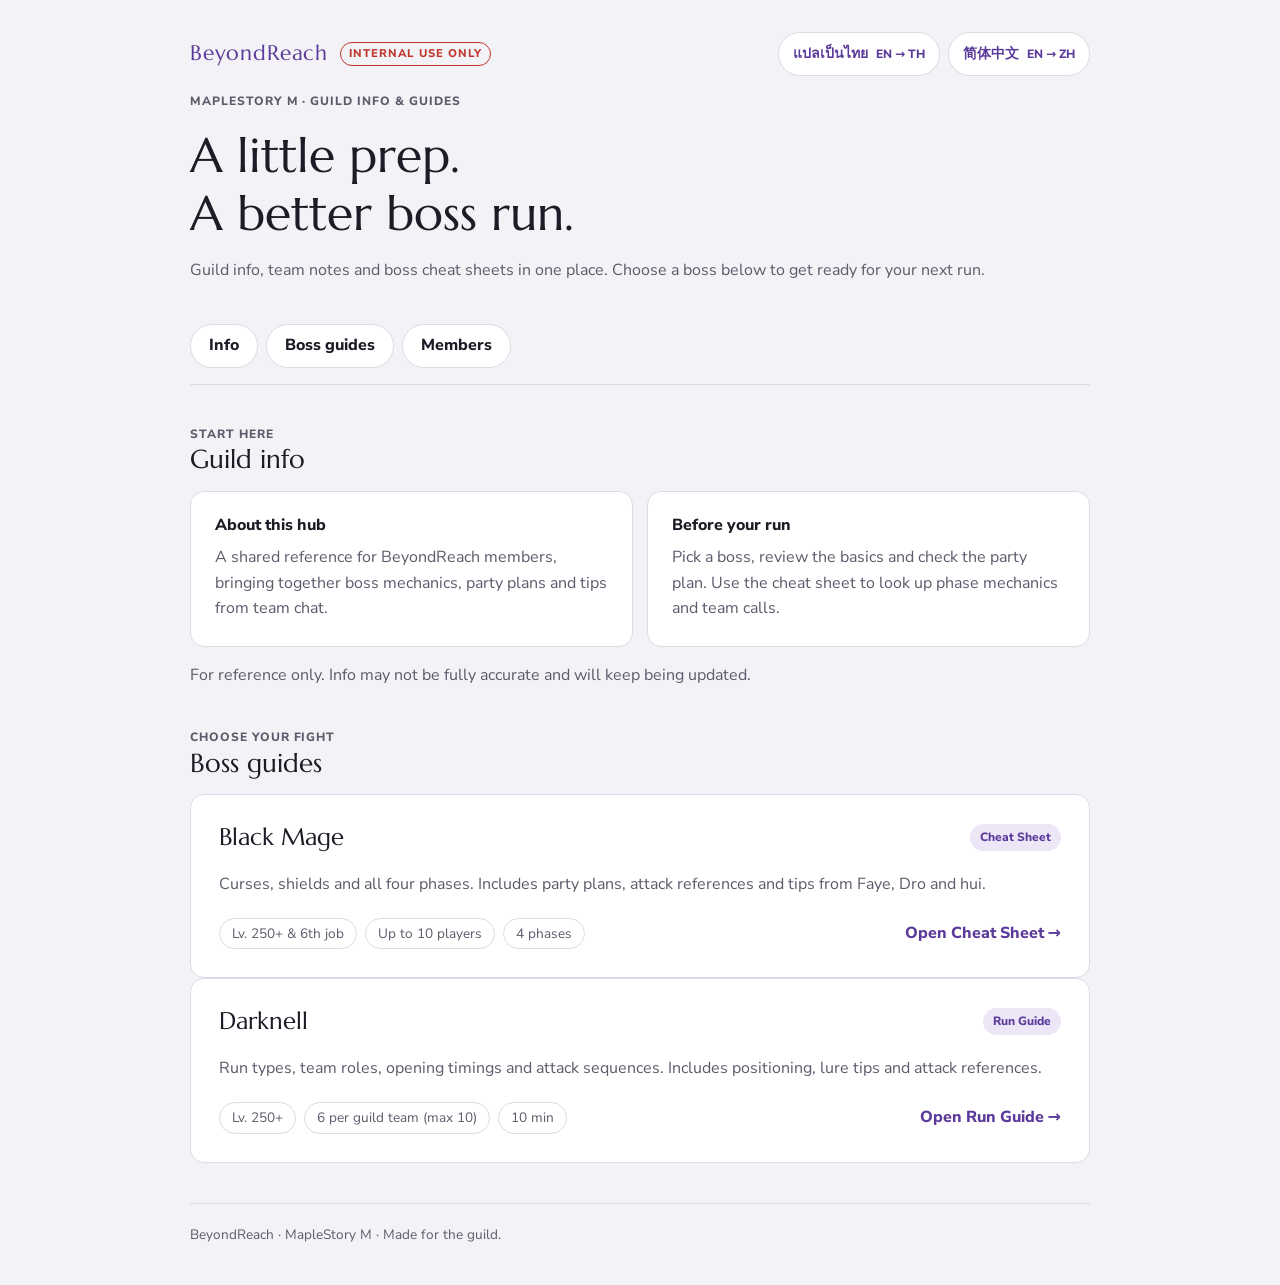
==== commit 95cae23c: "Add new images for Darknell and update index.html with Darknell run guide link - Added multiple new " ====
--- a/index.html
+++ b/index.html
@@ -53,6 +53,16 @@
           </div>
         </a>
       </li>
+      <li>
+        <a class="boss-link" href="darknell.html" aria-labelledby="darknell-name darknell-link">
+          <div class="boss-top"><h3 id="darknell-name">Darknell</h3><span class="status">Run Guide</span></div>
+          <p class="sub">Run types, team roles, opening timings and attack sequences. Includes positioning, lure tips and attack references.</p>
+          <div class="boss-bottom">
+            <div class="facts"><span class="fact">Lv. 250+</span><span class="fact">6 per guild team (max 10)</span><span class="fact">10 min</span></div>
+            <span class="open-guide" id="darknell-link">Open Run Guide <span aria-hidden="true">&rarr;</span></span>
+          </div>
+        </a>
+      </li>
     </ul>
   </section>
 
--- a/styles.css
+++ b/styles.css
@@ -45,12 +45,20 @@
 /* Members gallery */
 .members-grid{display:grid;grid-template-columns:repeat(3,minmax(0,1fr));gap:16px;list-style:none;margin:0;padding:0}
 .member{margin:0;overflow:hidden;background:var(--surface);border:1px solid var(--line);border-radius:14px}
-.member a{display:block;transition:opacity .18s}
-.member a:hover{opacity:.8}
-.member a:focus-visible{outline-offset:-4px}
+.member button{display:block;width:100%;padding:0;border:0;background:transparent;cursor:zoom-in;transition:opacity .18s}
+.member button:hover{opacity:.8}
+.member button:focus-visible{outline-offset:-4px}
 .member img{display:block;width:100%;height:auto}
 .member figcaption{padding:12px 16px;color:var(--muted);font-size:.85rem}
+.member-modal{border:1px solid var(--line);border-radius:14px;padding:56px 16px 16px;background:var(--surface);color:var(--fg);max-width:min(94vw,900px);max-height:90vh;max-height:90dvh;box-sizing:border-box}
+.member-modal::backdrop{background:rgba(10,8,16,.85)}
+.member-modal img{display:block;max-width:100%;max-height:65vh;max-height:65dvh;object-fit:contain;margin:auto}
+.member-modal p{margin-top:12px;color:var(--muted)}
+.member-modal-close{position:absolute;top:6px;right:6px;width:44px;height:44px;border:1px solid var(--line);border-radius:50%;background:var(--bg);color:var(--fg);font-size:1.5rem;cursor:pointer}
+.member-modal-close:hover{border-color:var(--accent)}
+.member-modal-close:focus-visible,.member button:focus-visible{outline:2px solid var(--accent);outline-offset:-4px}
+body:has(.member-modal[open]){overflow:hidden}
 nav a[aria-current="page"]{background:var(--accent-bg);border-color:var(--accent);color:var(--accent)}
 @media(max-width:800px){.members-grid{grid-template-columns:repeat(2,minmax(0,1fr))}}
 @media(max-width:480px){.members-grid{grid-template-columns:1fr}}
-@media(prefers-reduced-motion:reduce){.member a{transition:none}}
+@media(prefers-reduced-motion:reduce){.member button{transition:none}}
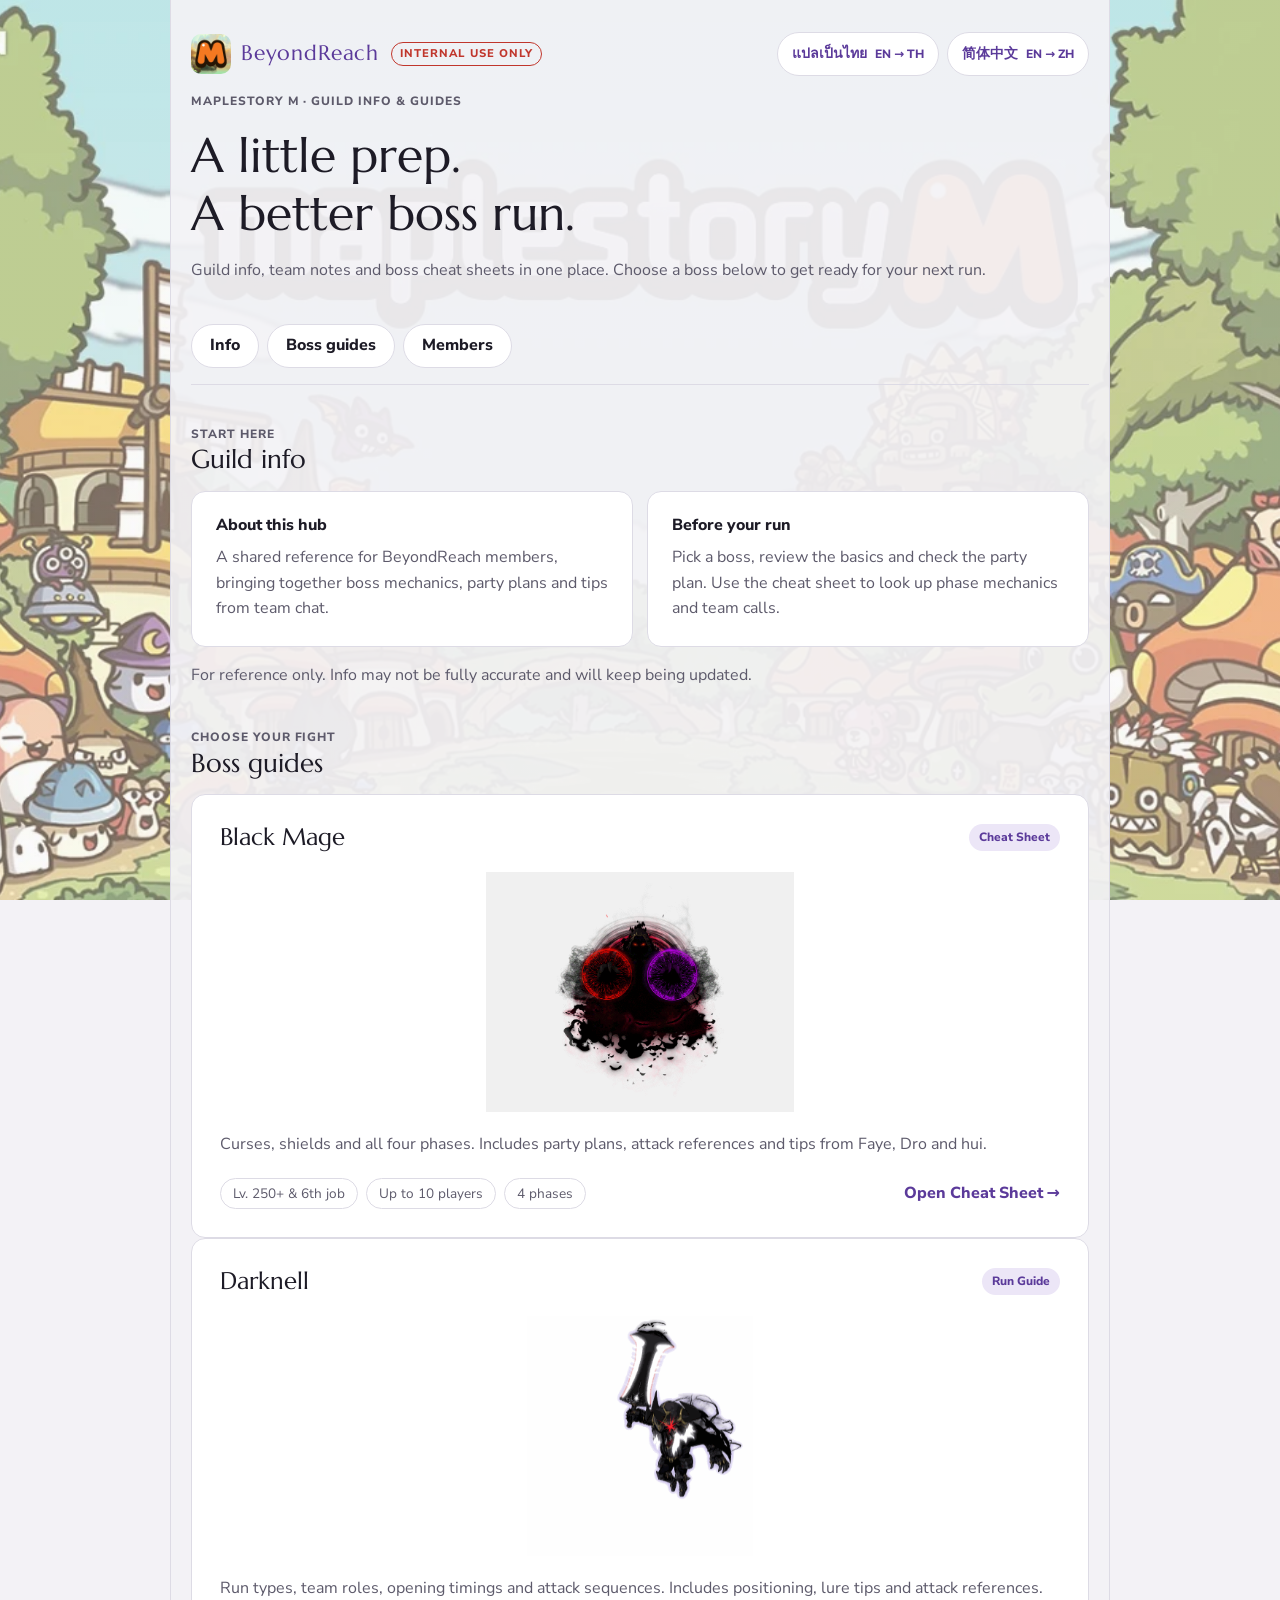
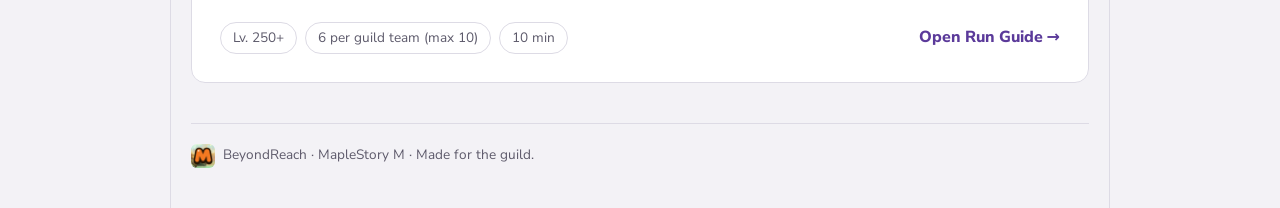
==== commit 0d72c12a: "Enhance Black Mage and Darknell pages with branding updates; add new images and improve accessibilit" ====
--- a/index.html
+++ b/index.html
@@ -1,19 +1,32 @@
 <!doctype html>
 <html lang="en">
 <head>
-  <meta charset="utf-8">
+<meta charset="utf-8">
+<link rel="icon" type="image/jpeg" sizes="400x400" href="img/comons/txM1bopK_400x400.jpg">
+<link rel="apple-touch-icon" href="img/comons/txM1bopK_400x400.jpg">
+<link rel="stylesheet" href="branding.css">
+<meta property="og:type" content="website">
+<meta property="og:site_name" content="BeyondReach">
+<meta property="og:title" content="BeyondReach · Info &amp; Boss guides">
+<meta property="og:description" content="BeyondReach guild info and MapleStory M boss guides. Choose a boss to open its cheat sheet.">
+<meta property="og:url" content="https://beyond-reach-info.github.io/">
+<meta property="og:image" content="https://beyond-reach-info.github.io/img/comons/txM1bopK_400x400.jpg">
+<meta property="og:image:alt" content="MapleStory M logo">
+<meta name="twitter:card" content="summary">
+
+
   <meta name="viewport" content="width=device-width,initial-scale=1,viewport-fit=cover">
   <meta name="description" content="BeyondReach guild info and MapleStory M boss guides. Choose a boss to open its cheat sheet.">
   <title>BeyondReach · Info &amp; Boss guides</title>
   <link rel="preconnect" href="https://fonts.googleapis.com">
   <link rel="stylesheet" href="https://fonts.googleapis.com/css2?family=Marcellus&family=Nunito+Sans:wght@400;600;700;800&display=swap">
-  <link rel="stylesheet" href="styles.css">
+  <link rel="stylesheet" href="styles.css?v=boss-art">
   <link rel="stylesheet" href="translation.css">
 </head>
-<body>
+<body class="site-background">
 <main class="wrap">
   <header>
-    <div class="guild"><span class="guild-name">BeyondReach</span><span class="guild-tag">Internal use only</span><div class="translation-actions" role="group" aria-label="Translate this page"><a class="translate-link" href="https://translate.google.com/translate?sl=auto&amp;tl=th&amp;u=https%3A%2F%2Fbeyond-reach-info.github.io%2F" target="_blank" rel="noopener" lang="th" translate="no" aria-label="แปลเป็นไทยผ่าน Google Translate (เปิดแท็บใหม่)" title="Google Translate - Opens in a new tab">แปลเป็นไทย <span aria-hidden="true">EN &rarr; TH</span></a><a class="translate-link" href="https://translate.google.com/translate?sl=en&amp;tl=zh-CN&amp;u=https%3A%2F%2Fbeyond-reach-info.github.io%2F" target="_blank" rel="noopener" lang="zh-Hans" translate="no" aria-label="Translate English to Simplified Chinese with Google Translate (opens in a new tab)" title="Google Translate - Opens in a new tab">简体中文 <span aria-hidden="true">EN &rarr; ZH</span></a></div></div>
+    <div class="guild"><a class="guild-brand" href="./" aria-label="BeyondReach home"><img class="guild-logo" src="img/comons/txM1bopK_400x400.jpg" alt="" width="40" height="40"><span class="guild-name">BeyondReach</span></a><span class="guild-tag">Internal use only</span><div class="translation-actions" role="group" aria-label="Translate this page"><a class="translate-link" href="https://translate.google.com/translate?sl=auto&amp;tl=th&amp;u=https%3A%2F%2Fbeyond-reach-info.github.io%2F" target="_blank" rel="noopener" lang="th" translate="no" aria-label="แปลเป็นไทยผ่าน Google Translate (เปิดแท็บใหม่)" title="Google Translate - Opens in a new tab">แปลเป็นไทย <span aria-hidden="true">EN &rarr; TH</span></a><a class="translate-link" href="https://translate.google.com/translate?sl=en&amp;tl=zh-CN&amp;u=https%3A%2F%2Fbeyond-reach-info.github.io%2F" target="_blank" rel="noopener" lang="zh-Hans" translate="no" aria-label="Translate English to Simplified Chinese with Google Translate (opens in a new tab)" title="Google Translate - Opens in a new tab">简体中文 <span aria-hidden="true">EN &rarr; ZH</span></a></div></div>
     <p class="label">MapleStory M · Guild info &amp; guides</p>
     <h1>A little prep.<br>A better boss run.</h1>
     <p class="sub">Guild info, team notes and boss cheat sheets in one place. Choose a boss below to get ready for your next run.</p>
@@ -46,6 +59,7 @@
       <li>
         <a class="boss-link" href="black-mage.html" aria-labelledby="black-mage-name black-mage-link">
           <div class="boss-top"><h3 id="black-mage-name">Black Mage</h3><span class="status">Cheat Sheet</span></div>
+          <img class="boss-art" src="img/comons/SJd6Pyv.gif" alt="Black Mage" width="844" height="657" loading="lazy" decoding="async">
           <p class="sub">Curses, shields and all four phases. Includes party plans, attack references and tips from Faye, Dro and hui.</p>
           <div class="boss-bottom">
             <div class="facts"><span class="fact">Lv. 250+ &amp; 6th job</span><span class="fact">Up to 10 players</span><span class="fact">4 phases</span></div>
@@ -56,6 +70,7 @@
       <li>
         <a class="boss-link" href="darknell.html" aria-labelledby="darknell-name darknell-link">
           <div class="boss-top"><h3 id="darknell-name">Darknell</h3><span class="status">Run Guide</span></div>
+          <img class="boss-art" src="img/comons/EbEmkZK.gif" alt="Darknell" width="620" height="661" loading="lazy" decoding="async">
           <p class="sub">Run types, team roles, opening timings and attack sequences. Includes positioning, lure tips and attack references.</p>
           <div class="boss-bottom">
             <div class="facts"><span class="fact">Lv. 250+</span><span class="fact">6 per guild team (max 10)</span><span class="fact">10 min</span></div>
@@ -66,7 +81,7 @@
     </ul>
   </section>
 
-  <footer>BeyondReach · MapleStory M · Made for the guild.</footer>
+  <footer><img class="footer-logo" src="img/comons/txM1bopK_400x400.jpg" alt="" width="24" height="24" loading="lazy">BeyondReach · MapleStory M · Made for the guild.</footer>
 </main>
 </body>
 </html>
--- a/branding.css
+++ b/branding.css
@@ -0,0 +1,19 @@
+/* Shared MapleStory M branding. */
+.guild-brand{display:inline-flex;align-items:center;gap:10px;min-height:44px;color:var(--accent);text-decoration:none;flex:none}
+.guild-brand:hover .guild-name{text-decoration:underline}
+.guild-brand:focus-visible{outline:2px solid var(--accent);outline-offset:4px;border-radius:10px}
+.guild-logo{display:block;width:40px;height:40px;border-radius:10px;object-fit:cover;flex:none}
+.footer-logo{display:inline-block;width:24px;height:24px;border-radius:6px;object-fit:cover;vertical-align:middle;margin-right:8px}
+
+/* Keep the artwork fixed behind a readable column on every page. */
+body.site-background{isolation:isolate}
+body.site-background::after{
+  content:"";position:fixed;inset:0;z-index:-1;pointer-events:none;
+  background-image:linear-gradient(color-mix(in srgb,var(--bg) 35%,transparent),color-mix(in srgb,var(--bg) 35%,transparent)),url("img/comons/maplestory-5.webp");
+  background-position:center;background-size:cover;background-repeat:no-repeat;
+}
+body.site-background>.wrap{
+  min-height:100vh;box-sizing:border-box;
+  background:color-mix(in srgb,var(--bg) 92%,transparent);
+  border-inline:1px solid var(--line);
+}
--- a/styles.css
+++ b/styles.css
@@ -33,6 +33,7 @@
     .boss-list{list-style:none;margin:0;padding:0}
     .boss-link{display:flex;flex-direction:column;gap:20px;padding:28px;background:var(--surface);border:1px solid var(--line);border-radius:14px;color:var(--fg);text-decoration:none;transition:border-color .18s,background-color .18s}
     .boss-link:hover{border-color:var(--accent);background:var(--accent-bg)}
+    .boss-art{display:block;width:100%;height:240px;object-fit:contain;border-radius:10px;background:#fff}
     .boss-top,.boss-bottom{display:flex;align-items:center;justify-content:space-between;gap:16px;flex-wrap:wrap}
     .status{font-size:.75rem;font-weight:800;color:var(--accent);background:var(--accent-bg);padding:4px 10px;border-radius:999px}
     .facts{display:flex;flex-wrap:wrap;gap:8px}
--- a/translation.css
+++ b/translation.css
@@ -9,6 +9,7 @@
   text-decoration:none;transition:border-color .18s;
 }
 .translate-link:hover{border-color:var(--accent)}
+.translate-link[aria-current="page"]{border-color:var(--accent);background:var(--fg);color:var(--bg)}
 .translate-link:focus-visible{outline:2px solid var(--accent);outline-offset:4px}
 .translate-link span{font-size:.75rem;white-space:nowrap}
 @media(max-width:480px){.translation-actions{margin-left:0}}
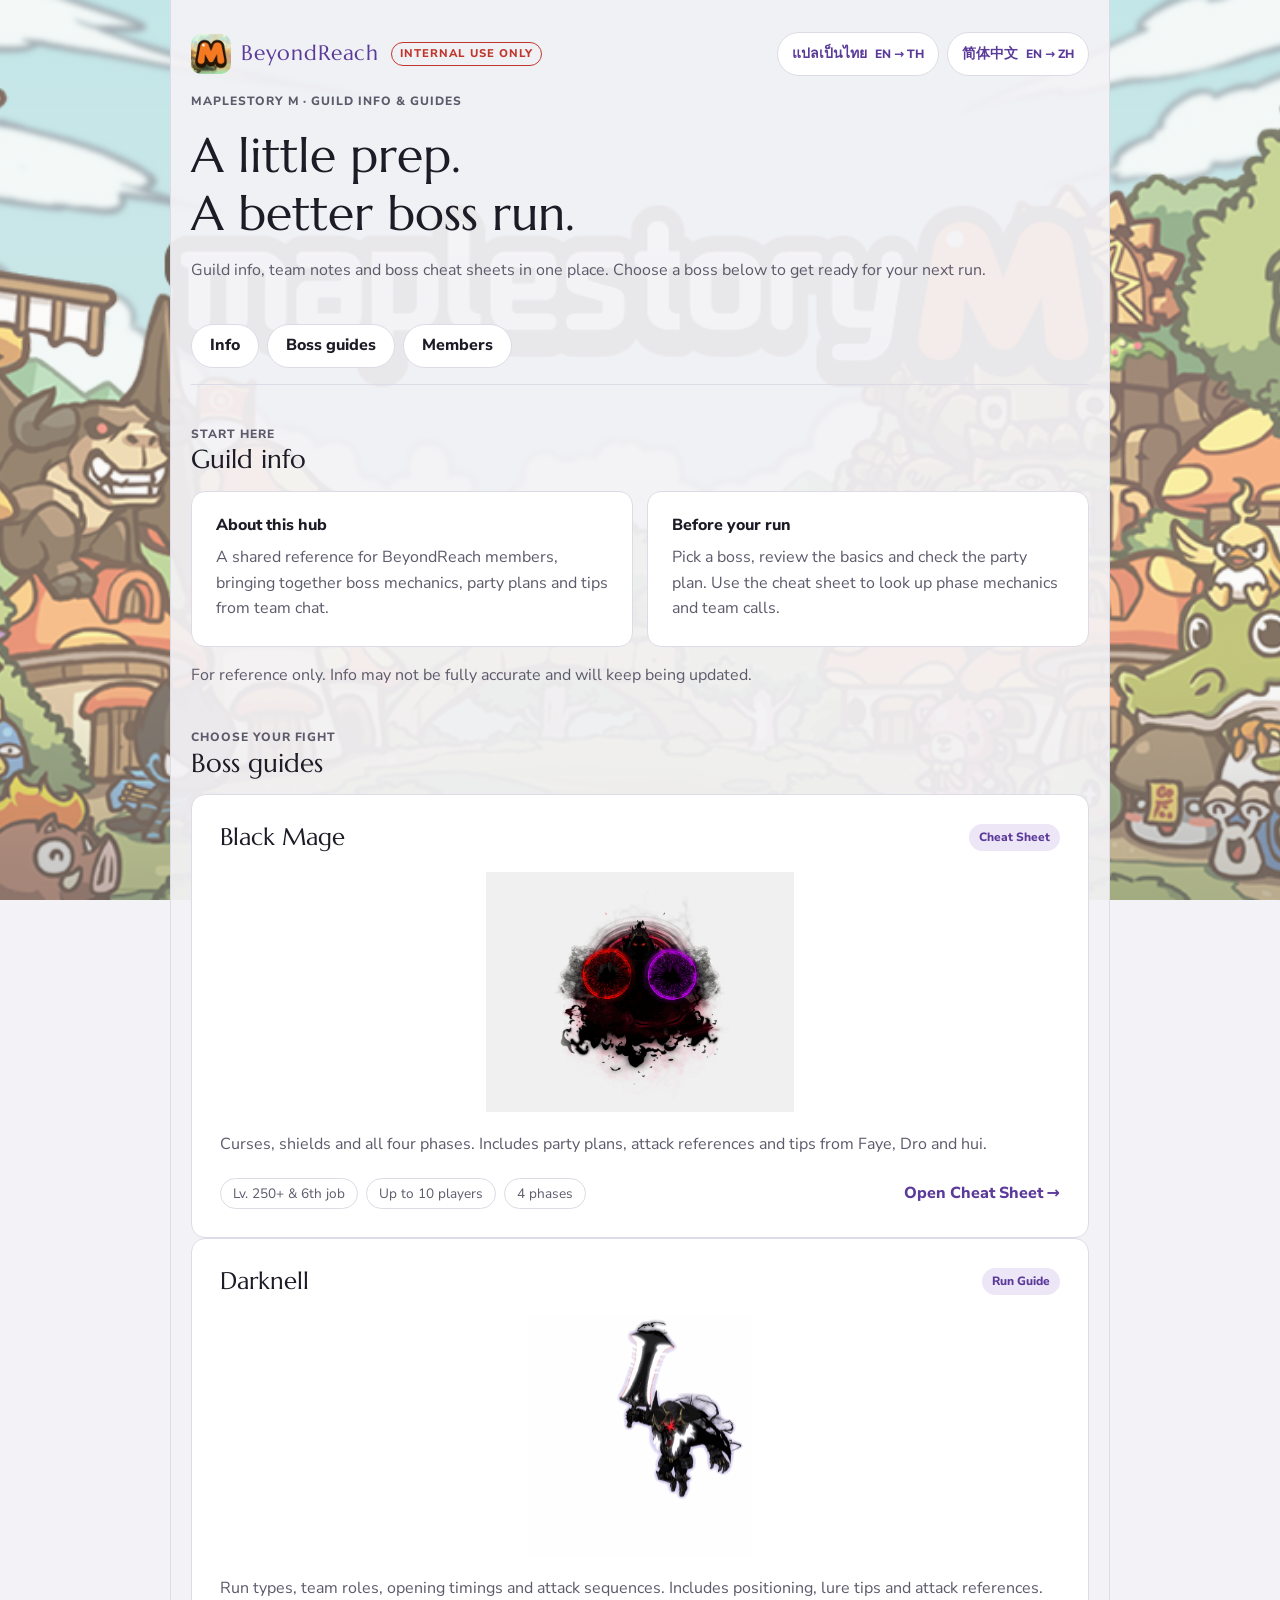
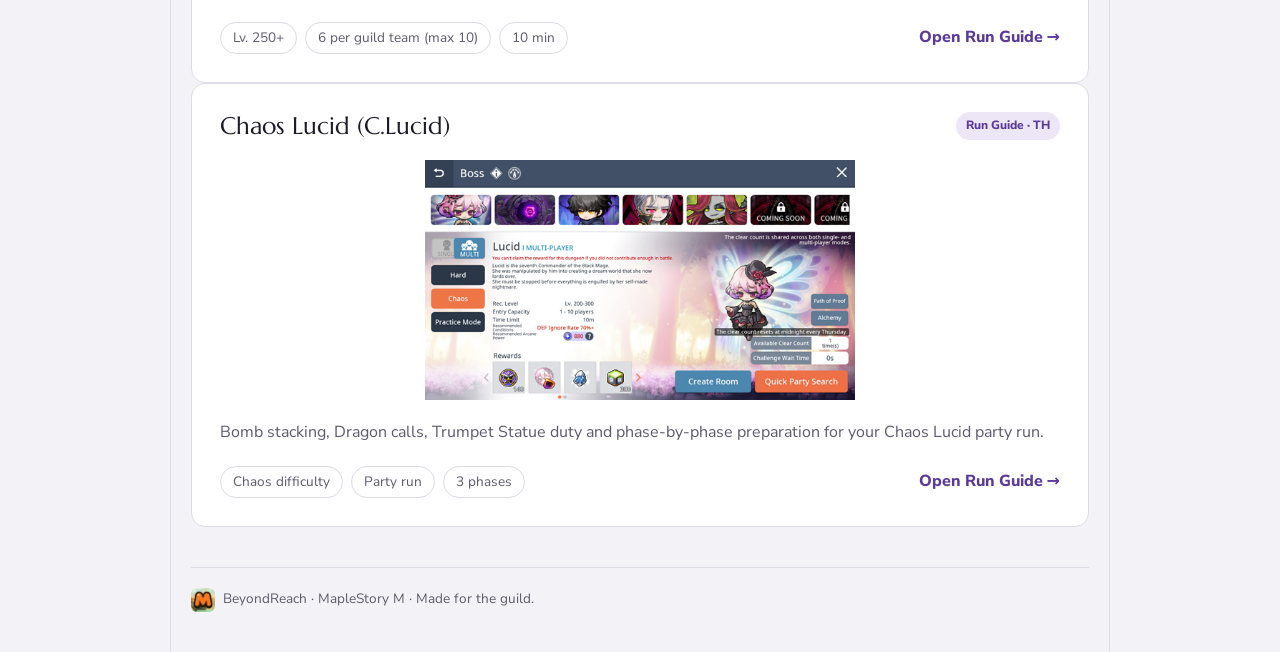
==== commit 2b94d295: "Update" ====
--- a/index.html
+++ b/index.html
@@ -78,6 +78,17 @@
           </div>
         </a>
       </li>
+      <li>
+        <a class="boss-link" href="clucid.html" aria-labelledby="clucid-name clucid-link">
+          <div class="boss-top"><h3 id="clucid-name">Chaos Lucid (C.Lucid)</h3><span class="status">Run Guide · TH</span></div>
+          <img class="boss-art" src="img/clucid/chaos-lucid.png" alt="หน้าบอส Chaos Lucid ใน MapleStory M" width="601" height="336" loading="lazy" decoding="async">
+          <p class="sub">Bomb stacking, Dragon calls, Trumpet Statue duty and phase-by-phase preparation for your Chaos Lucid party run.</p>
+          <div class="boss-bottom">
+            <div class="facts"><span class="fact">Chaos difficulty</span><span class="fact">Party run</span><span class="fact">3 phases</span></div>
+            <span class="open-guide" id="clucid-link">Open Run Guide <span aria-hidden="true">&rarr;</span></span>
+          </div>
+        </a>
+      </li>
     </ul>
   </section>
 
--- a/branding.css
+++ b/branding.css
@@ -9,7 +9,7 @@
 body.site-background{isolation:isolate}
 body.site-background::after{
   content:"";position:fixed;inset:0;z-index:-1;pointer-events:none;
-  background-image:linear-gradient(color-mix(in srgb,var(--bg) 35%,transparent),color-mix(in srgb,var(--bg) 35%,transparent)),url("img/comons/maplestory-5.webp");
+  background-image:linear-gradient(color-mix(in srgb,var(--bg) 35%,transparent),color-mix(in srgb,var(--bg) 35%,transparent)),url("img/comons/maplestory-m-background.png");
   background-position:center;background-size:cover;background-repeat:no-repeat;
 }
 body.site-background>.wrap{
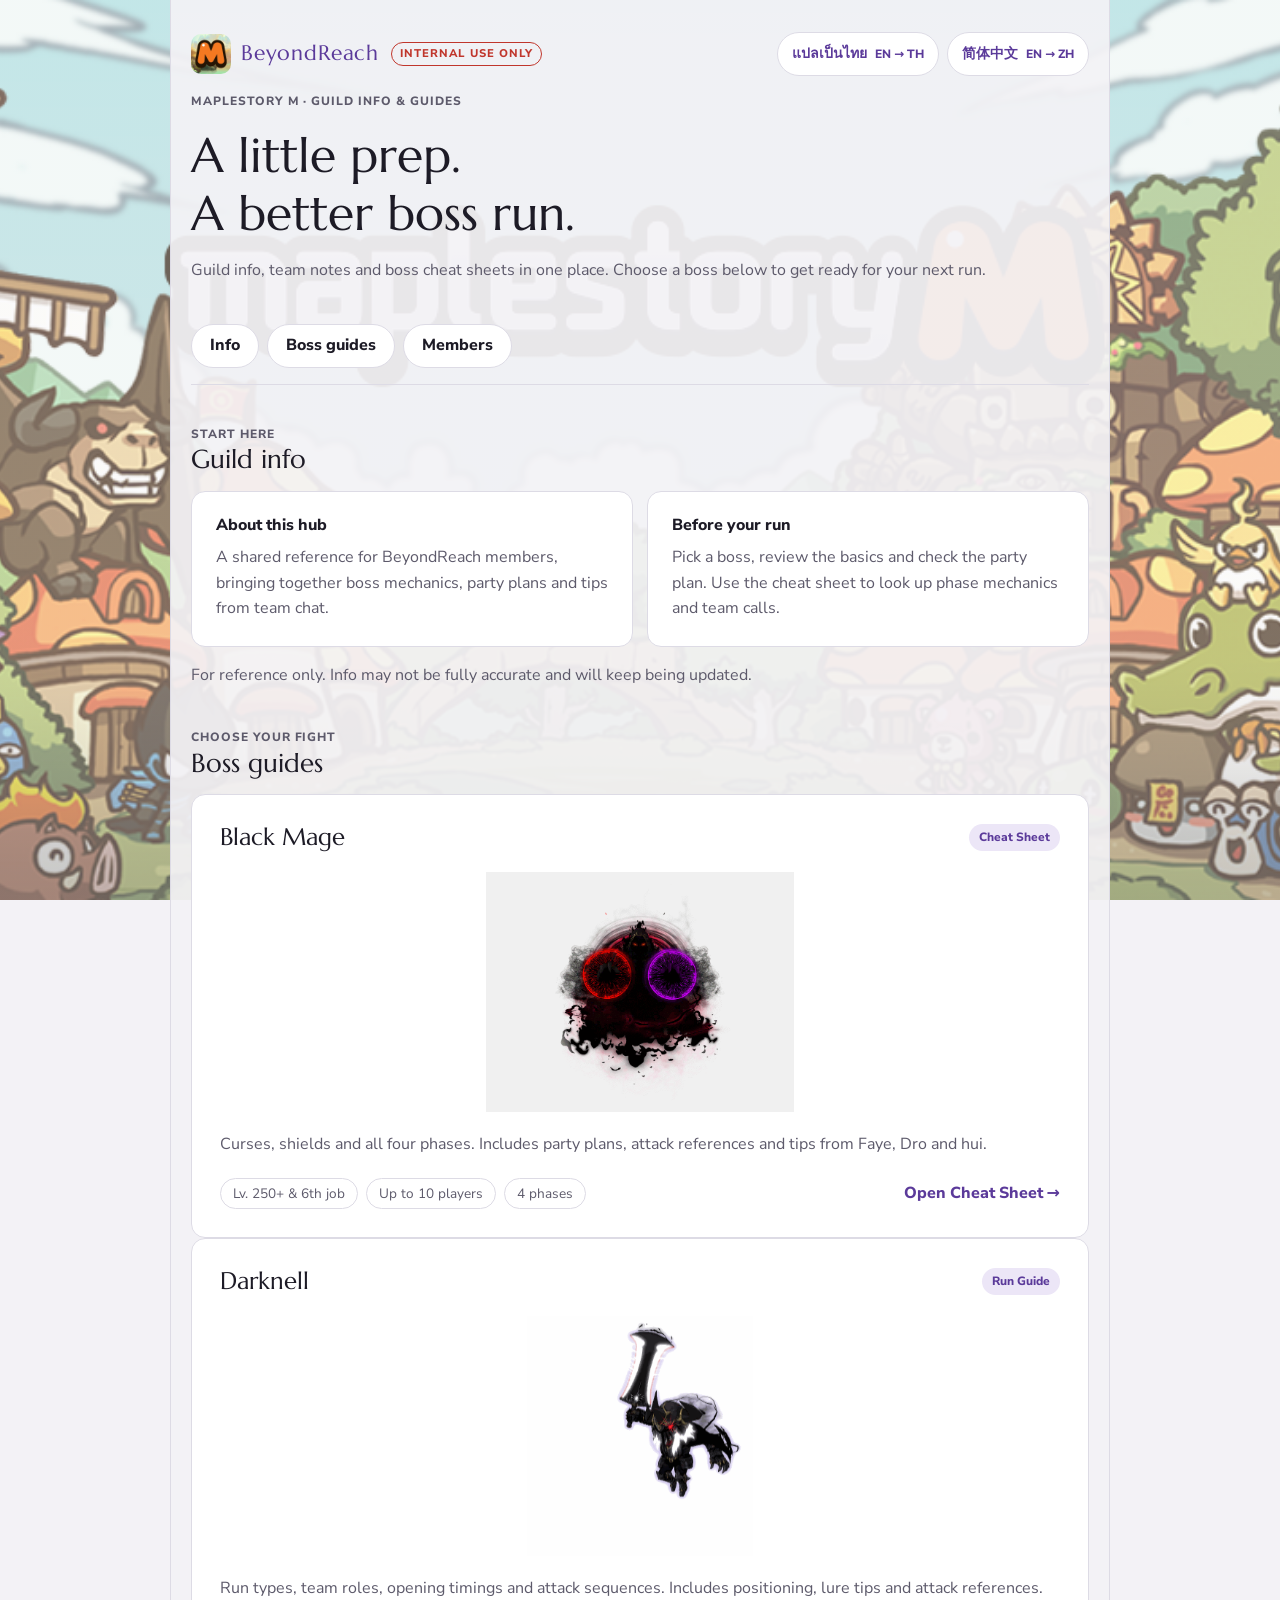
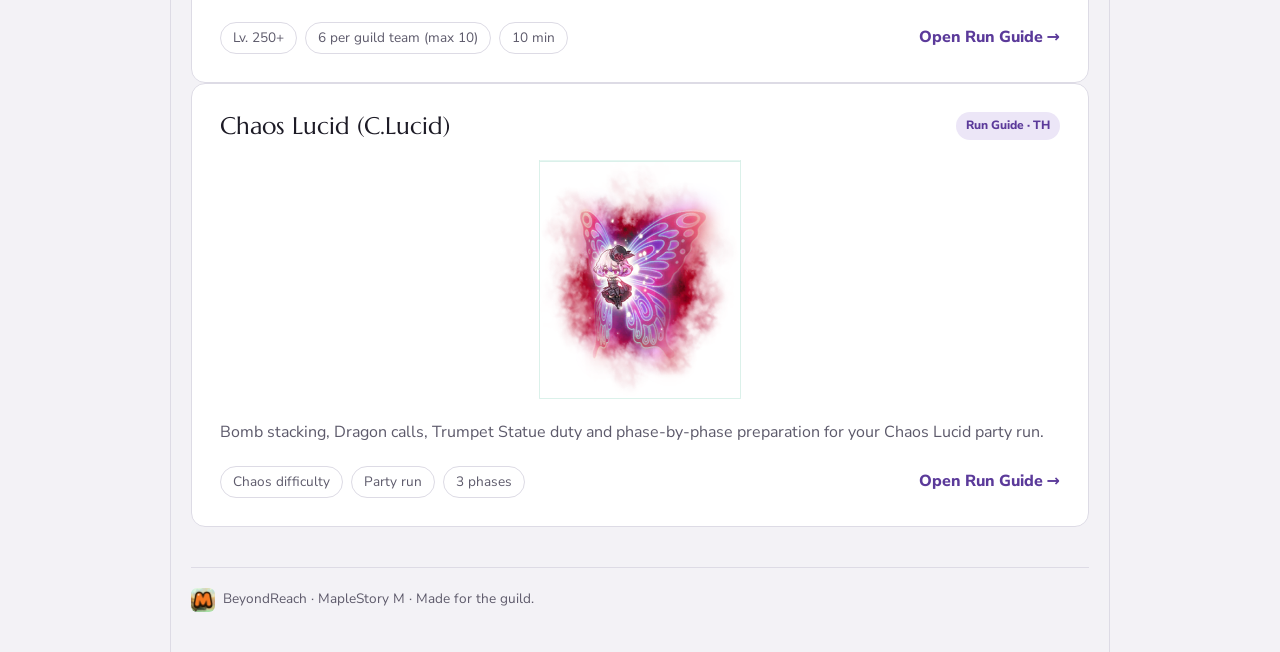
==== commit 9df42394: "update" ====
--- a/index.html
+++ b/index.html
@@ -81,7 +81,7 @@
       <li>
         <a class="boss-link" href="clucid.html" aria-labelledby="clucid-name clucid-link">
           <div class="boss-top"><h3 id="clucid-name">Chaos Lucid (C.Lucid)</h3><span class="status">Run Guide · TH</span></div>
-          <img class="boss-art" src="img/clucid/chaos-lucid.png" alt="หน้าบอส Chaos Lucid ใน MapleStory M" width="601" height="336" loading="lazy" decoding="async">
+          <img class="boss-art" src="img/clucid/charge.png" alt="Chaos Lucid ขณะใช้สกิล Charge ใน MapleStory M" width="377" height="445" loading="lazy" decoding="async">
           <p class="sub">Bomb stacking, Dragon calls, Trumpet Statue duty and phase-by-phase preparation for your Chaos Lucid party run.</p>
           <div class="boss-bottom">
             <div class="facts"><span class="fact">Chaos difficulty</span><span class="fact">Party run</span><span class="fact">3 phases</span></div>
